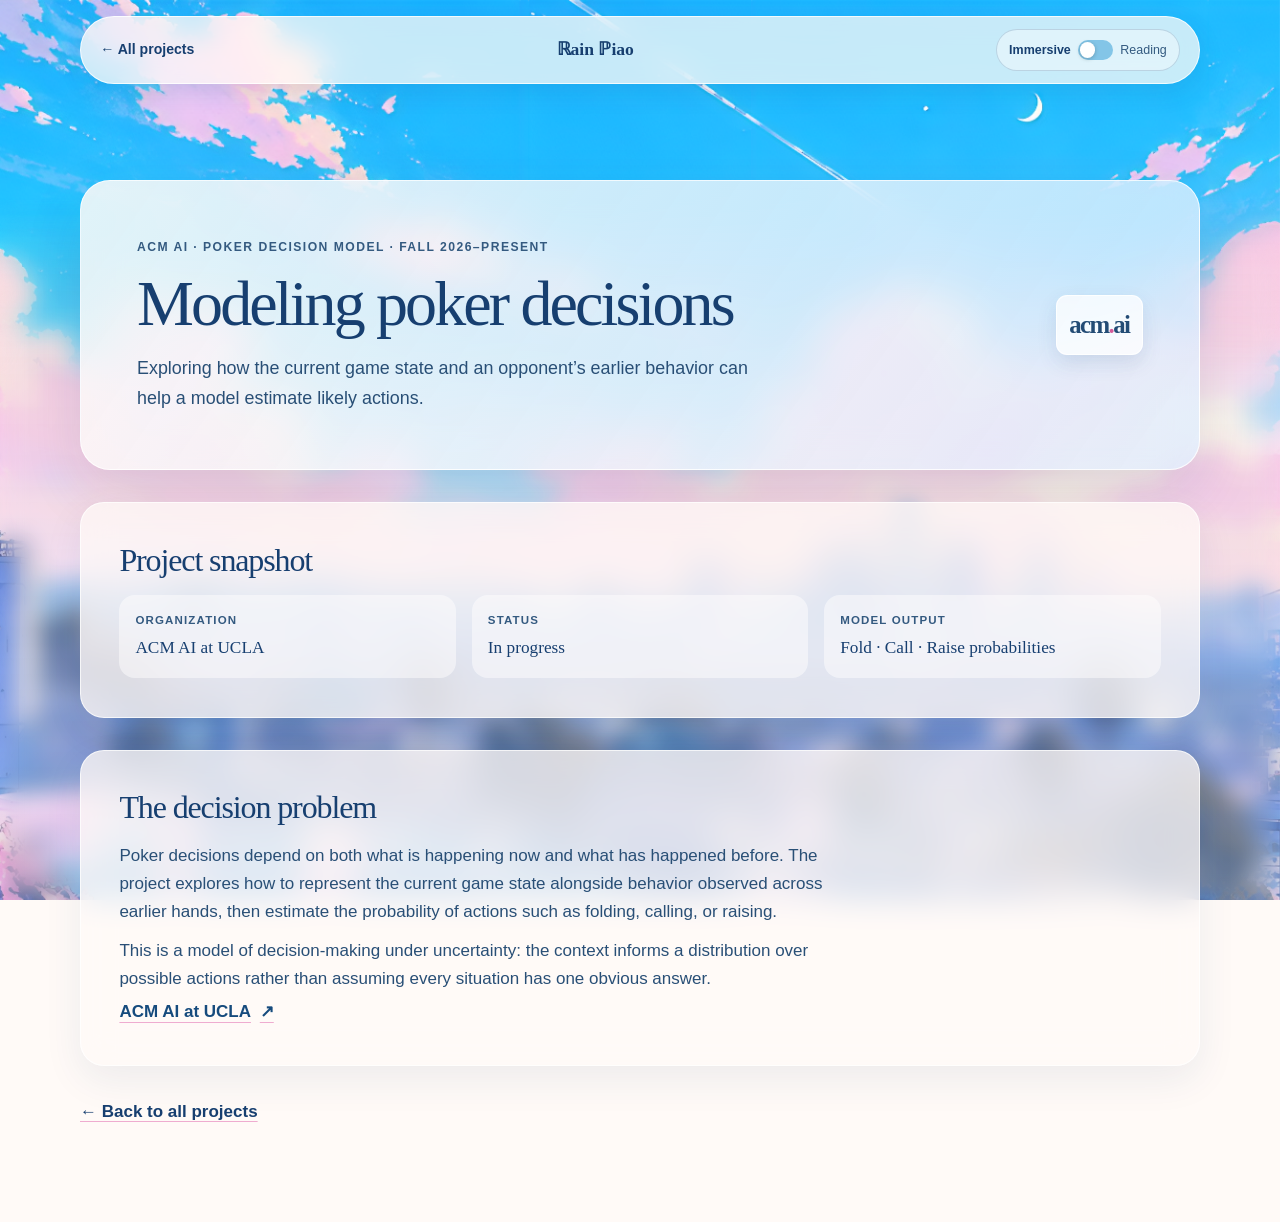
==== projects/acm-ai-poker.html @ 91af830a "feat: add ACM AI poker project page" ====
<!doctype html>
<html lang="en">
  <head>
    <meta charset="utf-8">
    <meta name="viewport" content="width=device-width, initial-scale=1">
    <meta name="theme-color" content="#d8edfa">
    <meta name="description" content="Rain Piao’s ACM AI Poker Decision Model project at UCLA.">
    <title>ACM AI Poker Decision Model — Rain Piao</title>
    <script>
      try {
        document.documentElement.dataset.mode = localStorage.getItem("rainpiao-mode") === "accessible" ? "accessible" : "animated";
      } catch {
        document.documentElement.dataset.mode = "animated";
      }
    </script>
    <link rel="stylesheet" href="../assets/styles/main.css?v=20261017-1">
    <link rel="stylesheet" href="../assets/styles/project-pages.css?v=20261017-1">
    <script src="../assets/scripts/project-detail.js?v=20261014-1" defer></script>
  </head>
  <body data-mode="animated">
    <script>document.body.dataset.mode = document.documentElement.dataset.mode || "animated";</script>
    <img class="sky-background" src="../assets/images/sky-full.png?v=20261013-7" alt="" width="3344" height="1880" decoding="async">
    <header class="project-detail-nav">
      <a class="project-detail-nav__back" href="../index.html#projects">← All projects</a>
      <a class="project-detail-nav__name" href="../index.html">ℝain ℙiao</a>
      <button class="mode-toggle" type="button" role="switch" aria-checked="false" aria-label="Switch to Reading mode" hidden>
        <span class="mode-toggle__option mode-toggle__option--immersive">Immersive</span>
        <span class="mode-toggle__track" aria-hidden="true"><span class="mode-toggle__thumb"></span></span>
        <span class="mode-toggle__option mode-toggle__option--reading">Reading</span>
      </button>
    </header>
    <main class="project-detail content-width">
      <article>
        <div class="project-detail__hero">
          <div>
            <p class="project-detail__eyebrow">ACM AI · Poker Decision Model · Fall 2026–present</p>
            <h1>Modeling poker decisions</h1>
            <p class="project-detail__summary">Exploring how the current game state and an opponent’s earlier behavior can help a model estimate likely actions.</p>
          </div>
          <span class="project-detail__mark project-detail__mark--acm" aria-hidden="true">acm<span>.</span>ai</span>
        </div>
        <section class="project-detail__section" aria-labelledby="snapshot-title">
          <h2 id="snapshot-title">Project snapshot</h2>
          <dl class="project-detail__facts">
            <div><dt>Organization</dt><dd>ACM AI at UCLA</dd></div>
            <div><dt>Status</dt><dd>In progress</dd></div>
            <div><dt>Model output</dt><dd>Fold · Call · Raise probabilities</dd></div>
          </dl>
        </section>
        <section class="project-detail__section" aria-labelledby="question-title">
          <h2 id="question-title">The decision problem</h2>
          <p>Poker decisions depend on both what is happening now and what has happened before. The project explores how to represent the current game state alongside behavior observed across earlier hands, then estimate the probability of actions such as folding, calling, or raising.</p>
          <p>This is a model of decision-making under uncertainty: the context informs a distribution over possible actions rather than assuming every situation has one obvious answer.</p>
          <a class="text-link" href="https://ai.uclaacm.com/" target="_blank" rel="noopener noreferrer">ACM AI at UCLA <span aria-hidden="true">↗</span></a>
        </section>
      </article>
      <a class="project-detail__back-bottom" href="../index.html#projects">← Back to all projects</a>
    </main>
  </body>
</html>
---- assets/styles/main.css ----
:root {
  color-scheme: light;
  --sky: #d8edfa;
  --paper: #fffaf7;
  --pink: #efacd0;
  --ink: #173f70;
  --ink-soft: #345a80;
  --line: rgb(23 63 112 / 14%);
  --content-width: 1120px;
  --page-gutter: clamp(1.25rem, 5vw, 3rem);
  --surface: rgb(255 250 247 / 76%);
  --surface-border: rgb(255 255 255 / 78%);
  --surface-shadow: 0 18px 50px rgb(23 63 112 / 10%);
  --ease-out: cubic-bezier(.22, .72, .2, 1);
  --banner-height: clamp(14rem, 30vh, 21rem);
}

* { box-sizing: border-box; }

html {
  background: var(--paper);
  scroll-behavior: smooth;
  scroll-padding-top: 6rem;
}

body {
  position: relative;
  isolation: isolate;
  min-width: 320px;
  min-height: 100vh;
  margin: 0;
  overflow-x: hidden;
  background: transparent;
  color: var(--ink);
  font-family: -apple-system, BlinkMacSystemFont, "Segoe UI", sans-serif;
  font-size: 1.0625rem;
  line-height: 1.65;
  -webkit-font-smoothing: antialiased;
}

body::before {
  position: fixed;
  z-index: -3;
  inset: 0;
  content: "";
  background: url("../images/sky-preview.jpg?v=20261013-7") center 34% / cover no-repeat;
  pointer-events: none;
}

.sky-background {
  position: fixed;
  z-index: -2;
  inset: 0;
  width: 100%;
  height: 100%;
  object-fit: cover;
  object-position: center 34%;
  pointer-events: none;
  transition: opacity 850ms ease;
}

html[data-image-loading] .sky-background { opacity: 0; }
html[data-image-loaded] .sky-background { opacity: 1; }

body::after {
  position: fixed;
  z-index: -1;
  inset: 0;
  content: "";
  background: linear-gradient(180deg, rgb(255 250 247 / 0%), rgb(255 250 247 / 10%) 48%, rgb(255 250 247 / 22%) 100%);
  -webkit-backdrop-filter: blur(12px) saturate(0.8);
  backdrop-filter: blur(12px) saturate(0.8);
  -webkit-mask-image: linear-gradient(180deg, transparent 0, transparent var(--blur-ramp-start, 22vh), rgb(0 0 0 / 65%) var(--blur-ramp-middle, 30vh), #000 var(--blur-ramp-end, 42vh), #000 100%);
  mask-image: linear-gradient(180deg, transparent 0, transparent var(--blur-ramp-start, 22vh), rgb(0 0 0 / 65%) var(--blur-ramp-middle, 30vh), #000 var(--blur-ramp-end, 42vh), #000 100%);
  pointer-events: none;
}

html[data-intro="name"] { --banner-height: 100svh; }

a { color: inherit; }

a:focus-visible,
button:focus-visible {
  outline: 3px solid #b8488a;
  outline-offset: 4px;
  border-radius: 4px;
}

::selection { background: var(--pink); color: var(--ink); }

.skip-link {
  position: fixed;
  z-index: 20;
  top: 0.75rem;
  left: 0.75rem;
  padding: 0.6rem 0.9rem;
  transform: translateY(-160%);
  border-radius: 999px;
  background: var(--paper);
  color: var(--ink);
  box-shadow: var(--surface-shadow);
}

.skip-link:focus { transform: translateY(0); }

.masthead {
  position: relative;
  isolation: isolate;
  display: grid;
  height: var(--banner-height);
  min-height: 14rem;
  place-items: center;
  overflow: hidden;
  border-radius: 0 0 48px 48px;
  background: transparent;
  transition: height 1600ms var(--ease-out), border-radius 1200ms ease;
}

html[data-intro="name"] .masthead { min-height: 100svh; border-radius: 0; }

.masthead__wash {
  position: absolute;
  z-index: -2;
  inset: 0;
  pointer-events: none;
}

.masthead__wash { z-index: -1; background: none; }

.masthead__inner {
  width: min(100%, var(--content-width));
  padding: 0 var(--page-gutter) 0.5rem;
  text-align: center;
}

.wordmark {
  margin: 0;
  color: var(--ink);
  font-family: Georgia, "Times New Roman", serif;
  font-size: clamp(3.25rem, 6.2vw, 5.5rem);
  font-weight: 400;
  letter-spacing: -0.055em;
  line-height: 1.12;
  white-space: nowrap;
  text-shadow: 0 2px 24px rgb(255 250 247 / 52%);
}

.wordmark { width: max-content; margin-inline: auto; }

.wordmark::after {
  display: block;
  width: 100%;
  height: 1px;
  margin: 0.14em auto 0;
  background: linear-gradient(90deg, transparent 0%, var(--ink) 19.1%, var(--ink) 80.9%, transparent 100%);
  content: "";
  opacity: 0.7;
  transform: scaleX(1);
  transform-origin: center;
  transition: transform 900ms cubic-bezier(.2, .75, .22, 1);
}

html[data-intro="name"] .wordmark { animation: name-reveal 2000ms var(--ease-out) both; }
html[data-intro="name"] .wordmark::after { animation: underline-reveal 2000ms cubic-bezier(.2, .75, .22, 1) both; }

.wordmark { transition: opacity 850ms ease, transform 1150ms var(--ease-out), filter 950ms ease; }

@keyframes name-reveal {
  from { opacity: 0; transform: translateY(2.5rem); filter: blur(16px); }
  to { opacity: 1; transform: translateY(0); filter: blur(0); }
}

@keyframes underline-reveal {
  from { transform: scaleX(0); }
  to { transform: scaleX(1); }
}

.initial {
  font-family: "Cambria Math", "STIX Two Math", "STIXGeneral", "Times New Roman", serif;
  letter-spacing: -0.075em;
}

.site-nav {
  position: sticky;
  z-index: 5;
  top: 0.75rem;
  display: flex;
  width: min(calc(100% - 2 * var(--page-gutter)), var(--content-width));
  min-height: 4.25rem;
  align-items: center;
  justify-content: space-between;
  gap: 1.5rem;
  margin: -1.4rem auto 0;
  padding: 0.55rem 1.2rem;
  border: 1px solid var(--surface-border);
  border-radius: 999px;
  background: var(--surface);
  box-shadow: 0 8px 26px rgb(23 63 112 / 10%);
  -webkit-backdrop-filter: blur(14px) saturate(1.1);
  backdrop-filter: blur(14px) saturate(1.1);
}

.site-nav__home,
.site-footer__name {
  color: var(--ink);
  font-family: Georgia, "Times New Roman", serif;
  font-size: 1.15rem;
  font-weight: 700;
  text-decoration: none;
  white-space: nowrap;
}

.site-nav__home { flex-shrink: 0; }

.site-nav__links,
.site-footer__links {
  display: flex;
  align-items: center;
  gap: clamp(1rem, 3vw, 2.25rem);
}

.site-nav__links { min-width: 0; flex: 1 1 auto; flex-wrap: wrap; justify-content: center; row-gap: 0.2rem; }

.site-nav a:not(.site-nav__home),
.mode-toggle,
.site-footer a:not(.site-footer__name) {
  text-decoration: none;
  text-decoration-color: var(--pink);
  text-underline-offset: 0.3em;
}

.site-nav a:not(.site-nav__home):hover,
.site-nav a:not(.site-nav__home):focus-visible,
.site-footer a:hover,
.site-footer a:focus-visible { text-decoration: underline; }
.site-nav a[aria-current="location"] { text-decoration: underline; text-decoration-color: var(--pink); text-underline-offset: 0.35em; }

.mode-toggle {
  display: inline-flex;
  flex: 0 0 auto;
  min-height: 2.65rem;
  align-items: center;
  justify-content: center;
  gap: 0.45rem;
  padding: 0.35rem 0.75rem;
  border: 1px solid rgb(23 63 112 / 18%);
  border-radius: 999px;
  background: rgb(255 255 255 / 44%);
  color: var(--ink);
  font: inherit;
  font-size: 0.78rem;
  cursor: pointer;
  white-space: nowrap;
  transition: background-color 180ms ease, border-color 180ms ease;
}

.mode-toggle:hover { border-color: rgb(23 63 112 / 38%); background: white; }
.mode-toggle__option { transition: color 180ms ease, font-weight 180ms ease; }
.mode-toggle__option--immersive { color: var(--ink); font-weight: 700; }
.mode-toggle__option--reading { color: var(--ink-soft); font-weight: 500; }
.mode-toggle__track { position: relative; width: 2.2rem; height: 1.2rem; border-radius: 999px; background: #83c5e7; transition: background-color 220ms ease; }
.mode-toggle__thumb { position: absolute; top: 0.13rem; left: 0.13rem; width: 0.94rem; height: 0.94rem; border-radius: 50%; background: white; box-shadow: 0 1px 4px rgb(0 0 0 / 22%); transition: transform 220ms var(--ease-out); }
html[data-mode="accessible"] .mode-toggle__track { background: #3b4855; }
html[data-mode="accessible"] .mode-toggle__thumb { transform: translateX(1rem); }
html[data-mode="accessible"] .mode-toggle__option--immersive { color: var(--ink-soft); font-weight: 500; }
html[data-mode="accessible"] .mode-toggle__option--reading { color: #17202a; font-weight: 700; }
[hidden] { display: none !important; }

.content-width { width: min(calc(100% - 2 * var(--page-gutter)), var(--content-width)); margin-inline: auto; }

.page-content {
  padding-top: clamp(3.6rem, 8vw, 6.25rem);
  transition: opacity 650ms ease, transform 800ms var(--ease-out);
}

html[data-intro="name"] .page-content { opacity: 0; transform: translateY(3rem); }

.intro-copy {
  display: grid;
  grid-template-columns: minmax(200px, 0.72fr) minmax(0, 1.9fr);
  align-items: start;
  gap: clamp(2rem, 6vw, 5rem);
}

.intro-copy__heading { padding-top: 0.75rem; }

.eyebrow {
  margin: 0 0 0.6rem;
  color: var(--ink-soft);
  font-size: 0.76rem;
  font-weight: 700;
  letter-spacing: 0.12em;
  text-transform: uppercase;
}

h2 {
  margin: 0;
  color: var(--ink);
  font-family: Georgia, "Times New Roman", serif;
  font-size: clamp(2rem, 4vw, 3rem);
  font-weight: 400;
  letter-spacing: -0.035em;
  line-height: 1.16;
}

.glass-panel {
  border: 1px solid var(--surface-border);
  border-radius: 24px;
  background: var(--surface);
  box-shadow: var(--surface-shadow);
  -webkit-backdrop-filter: blur(16px) saturate(1.1);
  backdrop-filter: blur(16px) saturate(1.1);
}

.intro-copy__body { padding: clamp(1.5rem, 4vw, 2.5rem); }
.intro-copy__body { display: grid; grid-template-columns: minmax(0, 1fr) minmax(230px, 300px); align-items: center; column-gap: clamp(1.25rem, 3vw, 2rem); }
.intro-copy__body > :not(.intro-copy__portrait) { grid-column: 1; }
.intro-copy__body p { max-width: 65ch; margin: 0 0 1rem; }
.intro-copy__body .intro-copy__lead { color: #173f70; font-size: clamp(1.25rem, 2.2vw, 1.55rem); line-height: 1.48; }
.intro-copy__body p:not(.intro-copy__lead) { color: #294f76; }

.intro-copy__portrait {
  grid-column: 2;
  grid-row: 1 / span 4;
  justify-self: center;
  width: min(100%, 300px);
  aspect-ratio: 1.28 / 1;
  margin: 0;
  overflow: hidden;
  border: 1px solid rgb(255 255 255 / 82%);
  border-radius: 18px;
  background: rgb(255 250 247 / 70%);
  box-shadow: 0 18px 46px rgb(23 63 112 / 16%);
}

.intro-copy__portrait-image { display: block; width: 100%; height: 100%; object-fit: cover; }
.intro-copy__portrait-image--immersive { object-position: 50% center; transform: scale(1.035); }
.intro-copy__portrait-image--reading { display: none; object-position: center 34%; transform: scale(1.08); }
html[data-mode="accessible"] .intro-copy__portrait-image--immersive { display: none; }
html[data-mode="accessible"] .intro-copy__portrait-image--reading { display: block; }
html[data-mode="accessible"] .intro-copy__portrait { aspect-ratio: 4 / 5; }

.text-link {
  display: inline-flex;
  align-items: center;
  gap: 0.55rem;
  margin-top: 0.35rem;
  color: #164b7d;
  font-weight: 650;
  text-decoration-color: var(--pink);
  text-underline-offset: 0.3em;
}

.text-link span { transition: transform 180ms ease; }
.text-link:hover span { transform: translateY(3px); }

.education,
.research,
.projects { padding-top: clamp(5rem, 9vw, 7.5rem); }

.education-card {
  display: grid;
  grid-template-columns: minmax(0, 1fr) auto;
  align-items: start;
  gap: clamp(1.25rem, 4vw, 3rem);
  padding: clamp(1.5rem, 4vw, 3rem);
  background: linear-gradient(120deg, rgb(255 250 247 / 96%), rgb(255 250 247 / 88%));
}

.education-card__details { min-width: 0; }
.education-card__logo { display: block; grid-column: 2; grid-row: 1; width: clamp(4.75rem, 8vw, 7rem); height: auto; align-self: start; justify-self: end; margin-top: 0.2rem; }

.education-card__meta,
.project-card__meta,
.feature-card__topline {
  margin: 0;
  color: var(--ink-soft);
  font-size: 0.82rem;
  font-weight: 650;
  letter-spacing: 0.025em;
}

.education-card__meta span,
.project-card__meta span { color: #d45b9a; padding-inline: 0.25em; }
.education-card h3,
.feature-card h3,
.project-card h3 { margin: 0.35rem 0 0.55rem; font-family: Georgia, "Times New Roman", serif; font-size: clamp(1.45rem, 2.8vw, 2rem); font-weight: 500; letter-spacing: -0.025em; line-height: 1.18; }
.education-card__details > p:not(.education-card__meta) { max-width: 72ch; margin: 0.55rem 0 0; color: #294f76; }
.education-card__note { color: #8d3e78 !important; font-weight: 650; }
.education-card__coursework { font-size: 0.94rem; }

.feature-card {
  position: relative;
  overflow: hidden;
  padding: clamp(1.5rem, 4vw, 3rem);
  border: 1px solid rgb(255 255 255 / 72%);
  border-radius: 28px;
  background:
    radial-gradient(ellipse 42% 80% at 100% 0%, rgb(110 221 255 / 32%), transparent 100%),
    linear-gradient(115deg, rgb(255 250 247 / 88%), rgb(231 222 255 / 72%));
  box-shadow: 0 22px 58px rgb(23 63 112 / 12%);
  -webkit-backdrop-filter: blur(18px) saturate(1.2);
  backdrop-filter: blur(18px) saturate(1.2);
}

.feature-card__topline { display: flex; flex-wrap: wrap; justify-content: space-between; gap: 0.45rem 1rem; color: #365f87; }
.organization-mark { display: inline-flex; align-items: center; gap: 0.55rem; color: #234c75; font-family: Georgia, "Times New Roman", serif; font-size: 1.05rem; font-weight: 700; }
.organization-mark img { display: block; width: 2.4rem; height: 2.4rem; border-radius: 0.35rem; object-fit: cover; }
.organization-mark svg { width: 2rem; height: 2rem; fill: none; stroke: currentColor; stroke-width: 2; stroke-linecap: round; stroke-linejoin: round; }
.feature-card h3 { max-width: 26ch; margin-top: 1.15rem; font-size: clamp(1.8rem, 4vw, 2.65rem); }
.research-card__status { display: inline-flex; max-width: 100%; margin: 0.1rem 0 0.25rem; padding: 0.3rem 0.7rem; border: 1px solid rgb(255 255 255 / 65%); border-radius: 999px; background: rgb(255 255 255 / 55%); color: #365f87; font-size: 0.78rem; font-weight: 650; }
.feature-card > p:not(.feature-card__topline) { max-width: 78ch; margin: 0.9rem 0 1.2rem; color: #294f76; }

.section-heading--projects { display: flex; align-items: end; justify-content: space-between; gap: 1rem; }
.section-heading__index { padding-bottom: 0.35rem; color: var(--ink-soft); font-family: Georgia, "Times New Roman", serif; font-size: 1.1rem; font-style: italic; }
.project-grid { display: grid; grid-template-columns: repeat(2, minmax(0, 1fr)); gap: 1rem; perspective: 1000px; }
.project-card {
  position: relative;
  isolation: isolate;
  display: flex;
  min-height: 24rem;
  flex-direction: column;
  overflow: hidden;
  padding: clamp(1.35rem, 2.5vw, 2rem);
  border: 1px solid rgb(255 255 255 / 75%);
  border-radius: 24px;
  box-shadow: 0 14px 38px rgb(23 63 112 / 10%);
  transition: transform 420ms var(--ease-out), box-shadow 420ms var(--ease-out), border-color 300ms ease;
  -webkit-backdrop-filter: blur(14px) saturate(1.15);
  backdrop-filter: blur(14px) saturate(1.15);
}

.project-card::before {
  position: absolute;
  z-index: -1;
  top: -4.5rem;
  right: -4rem;
  width: 12rem;
  aspect-ratio: 1;
  border: 1px solid rgb(255 255 255 / 42%);
  border-radius: 50%;
  background: rgb(255 255 255 / 23%);
  box-shadow: 0 0 0 1.5rem rgb(255 255 255 / 10%), 0 0 0 3rem rgb(255 255 255 / 7%);
  content: "";
  transition: transform 700ms var(--ease-out);
}

.project-card:hover { transform: translateY(-7px) rotateX(1deg); border-color: white; box-shadow: 0 26px 55px rgb(23 63 112 / 18%); }
.project-card:hover::before { transform: translate(-0.65rem, 0.45rem); }
.project-card--rose { background: linear-gradient(150deg, rgb(255 222 238 / 93%), rgb(255 250 247 / 85%) 72%); }
.project-card--blue { background: linear-gradient(150deg, rgb(182 232 255 / 94%), rgb(255 250 247 / 84%) 75%); }
.project-card--lilac { background: linear-gradient(150deg, rgb(223 211 255 / 94%), rgb(255 250 247 / 86%) 75%); }
.project-card--sky { background: linear-gradient(150deg, rgb(191 234 255 / 96%), rgb(255 231 243 / 88%) 78%); }
.project-card__number { position: absolute; top: clamp(1.35rem, 2.5vw, 2rem); right: clamp(1.35rem, 2.5vw, 2rem); color: rgb(23 63 112 / 46%); font-family: Georgia, "Times New Roman", serif; font-size: 1.1rem; font-style: italic; }
.project-card__identity { display: block; margin-bottom: clamp(1.35rem, 2.5vw, 2rem); }
.project-mark { display: flex; min-height: 3rem; align-items: center; gap: 0.55rem; color: #234c75; }
.project-mark svg { width: 2.4rem; height: 2.4rem; fill: none; stroke: currentColor; stroke-width: 2; stroke-linecap: round; stroke-linejoin: round; }
.project-mark--datafest { display: block; width: 3.1rem; height: 3.1rem; object-fit: contain; border-radius: 0.4rem; }
.project-mark--prosperity { display: block; width: 6rem; height: 3.3rem; object-fit: cover; object-position: center; border: 1px solid rgb(255 255 255 / 80%); border-radius: 0.65rem; box-shadow: 0 6px 16px rgb(23 63 112 / 12%); }
.project-mark--seyond { display: block; width: 4.5rem; height: 3.1rem; object-fit: contain; padding: 0.25rem; border: 1px solid rgb(255 255 255 / 86%); border-radius: 0.55rem; background: #fff; box-shadow: 0 6px 16px rgb(23 63 112 / 12%); }
.project-mark--acm { display: inline-flex; width: max-content; min-height: 3.1rem; align-items: center; padding: 0.35rem 0.7rem; border: 1px solid rgb(255 255 255 / 86%); border-radius: 0.6rem; background: rgb(255 255 255 / 74%); box-shadow: 0 6px 16px rgb(23 63 112 / 12%); font-family: Georgia, "Times New Roman", serif; font-size: 1.35rem; font-weight: 700; letter-spacing: -0.065em; }
.project-mark--acm span { color: #d45b9a; }
.project-card__meta { margin-bottom: 0.75rem; color: #365f87; }
.project-card h3 { margin-top: 0.5rem; font-size: clamp(1.45rem, 2.2vw, 1.8rem); }
.project-card > p:not(.project-card__meta) { margin: 0.55rem 0 1.3rem; color: #294f76; font-size: 0.95rem; line-height: 1.62; }
.project-card__footer { display: flex; flex-direction: column; align-items: flex-start; gap: 0.7rem; margin-top: auto; padding-top: 1rem; }
.project-card__action { display: inline-flex; align-items: center; gap: 0.4rem; align-self: flex-start; margin-top: 0; padding: 0.42rem 0.75rem; border: 1px solid rgb(23 63 112 / 22%); border-radius: 999px; color: #173f70; font-size: 0.82rem; font-weight: 700; text-decoration: none; transition: background-color 180ms ease, transform 180ms ease; }
.project-card .tag-row { margin-top: 0; }
.project-card__action:hover { transform: translateY(-2px); background: rgb(255 255 255 / 72%); }
.project-card__action span { transition: transform 180ms ease; }
.project-card__action:hover span { transform: translate(2px, -2px); }
.tag-row { display: flex; flex-wrap: wrap; gap: 0.45rem; margin-top: auto; }
.tag-row span { padding: 0.28rem 0.65rem; border: 1px solid rgb(23 63 112 / 12%); border-radius: 999px; background: rgb(255 255 255 / 46%); color: #294f76; font-size: 0.76rem; line-height: 1.5; }

.interests { padding-top: clamp(4.5rem, 9vw, 7.5rem); }
.section-heading { margin-bottom: 1.6rem; }
.section-heading h2 { font-size: clamp(1.8rem, 3vw, 2.35rem); }

.interest-list {
  display: flex;
  flex-wrap: wrap;
  gap: 0.7rem;
  margin: 0;
  padding: 0;
  list-style: none;
}

.interest-list li {
  padding: 0.68rem 1rem;
  border: 1px solid rgb(255 255 255 / 85%);
  border-radius: 999px;
  background: rgb(255 250 247 / 72%);
  color: #234c75;
  box-shadow: 0 4px 16px rgb(23 63 112 / 5%);
  -webkit-backdrop-filter: blur(10px);
  backdrop-filter: blur(10px);
}

.interest-board { display: grid; grid-template-columns: repeat(3, minmax(0, 1fr)); align-items: start; gap: 0.9rem; margin-top: 1.4rem; }
.interest-card { position: relative; display: flex; min-height: 13rem; flex-direction: column; align-items: flex-start; overflow: hidden; padding: 1.25rem; border: 1px solid rgb(255 255 255 / 75%); border-radius: 22px; color: #234c75; box-shadow: 0 14px 36px rgb(23 63 112 / 8%); -webkit-backdrop-filter: blur(15px) saturate(1.05); backdrop-filter: blur(15px) saturate(1.05); transition: transform 240ms var(--ease-out), box-shadow 240ms ease; }
.interest-card:hover { transform: translateY(-4px); box-shadow: 0 20px 42px rgb(23 63 112 / 13%); }
.interest-card--music { background: linear-gradient(145deg, rgb(255 224 239 / 92%), rgb(255 250 247 / 82%)); }
.interest-card--running { background: linear-gradient(145deg, rgb(198 237 255 / 92%), rgb(255 250 247 / 82%)); }
.interest-card--chess { background: linear-gradient(145deg, rgb(222 215 255 / 92%), rgb(255 250 247 / 82%)); }
.interest-card--gaming { background: linear-gradient(145deg, rgb(204 234 255 / 92%), rgb(244 234 255 / 84%)); }
.interest-card--theatre { background: linear-gradient(145deg, rgb(255 230 235 / 92%), rgb(243 234 255 / 84%)); }
.interest-card--soula { background: linear-gradient(145deg, rgb(216 237 250 / 94%), rgb(255 250 247 / 84%)); }
.interest-card__symbol { display: grid; width: 2.35rem; height: 2.35rem; place-items: center; margin-bottom: 0.8rem; border: 1px solid rgb(255 255 255 / 80%); border-radius: 50%; background: rgb(255 255 255 / 55%); font-family: Georgia, "Times New Roman", serif; font-size: 1.35rem; }
.interest-card__symbol--image { width: 3rem; height: 3rem; overflow: hidden; border-radius: 0.8rem; background: rgb(255 255 255 / 88%); }
.interest-card__symbol--image img { display: block; width: 100%; height: 100%; object-fit: contain; }
.interest-card__symbol--valorant img { transform: scale(1.85); }
.interest-card h3 { margin: 0; font-family: Georgia, "Times New Roman", serif; font-size: 1.35rem; font-weight: 500; }
.interest-card p { margin: 0.45rem 0 1rem; font-size: 0.9rem; line-height: 1.5; }
.interest-card a { display: inline-flex; gap: 0.35rem; margin-top: auto; color: #173f70; font-size: 0.82rem; font-weight: 700; text-decoration-color: var(--pink); text-underline-offset: 0.25em; }
.interest-card__placeholder { margin-top: auto; color: #456889; font-size: 0.78rem; font-style: italic; }
.interest-card .interest-card__eyebrow { margin: 0.25rem 0 0.55rem; color: #456889; font-size: 0.7rem; font-weight: 750; letter-spacing: 0.08em; text-transform: uppercase; }
.interest-card__credits { display: grid; width: 100%; gap: 0.32rem; margin: 0 0 0.7rem; padding: 0; list-style: none; color: #294f76; font-size: 0.82rem; }
.interest-card__credits li { display: flex; justify-content: space-between; gap: 0.8rem; padding-bottom: 0.28rem; border-bottom: 1px solid rgb(23 63 112 / 12%); }
.interest-card__credits li > span:last-child { font-weight: 700; white-space: nowrap; }
.interest-card__credits li small { display: block; margin-top: 0.08rem; color: #587492; font-size: 0.72rem; line-height: 1.25; }
.interest-card p.interest-card__note { margin: 0.05rem 0 0.9rem; font-size: 0.8rem; line-height: 1.45; }
.interest-card__stats { display: grid; width: 100%; grid-template-columns: 1fr 1fr; gap: 0.65rem; margin: 0.55rem 0 0; }
.interest-card__stats > div { display: flex; min-height: 9rem; flex-direction: column; align-items: center; justify-content: center; padding: 0.65rem 0.45rem; border: 1px solid rgb(255 255 255 / 80%); border-radius: 13px; background: rgb(255 255 255 / 45%); text-align: center; }
.interest-card__stats dt { color: #456889; font-size: 0.62rem; font-weight: 750; letter-spacing: 0.045em; text-transform: uppercase; }
.interest-card__rank-badge { display: block; width: 4.25rem; height: 4.25rem; flex: none; object-fit: contain; }
.interest-card__stats dd { display: flex; flex-direction: column; align-items: center; gap: 0.18rem; margin: 0.25rem 0 0; color: #173f70; font-family: Georgia, "Times New Roman", serif; font-size: 1.08rem; }

.music { padding-top: clamp(4.5rem, 9vw, 7.5rem); }
.music-card { display: grid; grid-template-columns: auto minmax(0, 1fr) auto; align-items: center; gap: 1.3rem; padding: clamp(1.4rem, 3vw, 2.1rem); background: linear-gradient(110deg, rgb(255 250 247 / 95%), rgb(237 229 255 / 88%)); }
.music-card__note { display: grid; width: 3.25rem; aspect-ratio: 1; place-items: center; }
.music-card__note img { display: block; width: 100%; height: 100%; border-radius: 0.72rem; box-shadow: 0 5px 15px rgb(23 63 112 / 18%); }
.music-card h3 { margin: 0; font-family: Georgia, "Times New Roman", serif; font-size: 1.35rem; font-weight: 500; }
.music-card p { max-width: 65ch; margin: 0.35rem 0 0; color: #294f76; }
.music-card__status { padding: 0.3rem 0.75rem; border-radius: 999px; background: rgb(255 255 255 / 72%); color: #5d5883; font-size: 0.78rem; white-space: nowrap; }
.music-grid { display: grid; grid-template-columns: repeat(2, minmax(0, 1fr)); gap: 0.9rem; margin-top: 0.9rem; }
.track-card { display: flex; min-width: 0; flex-direction: column; gap: 1rem; padding: 1.2rem 1.3rem; border: 1px solid rgb(255 255 255 / 78%); border-radius: 20px; background: linear-gradient(140deg, rgb(255 250 247 / 86%), rgb(223 235 255 / 76%)); box-shadow: 0 12px 32px rgb(23 63 112 / 8%); -webkit-backdrop-filter: blur(15px) saturate(1.05); backdrop-filter: blur(15px) saturate(1.05); }
.track-card__heading { display: flex; align-items: flex-start; justify-content: space-between; gap: 1rem; }
.track-card__eyebrow { margin: 0 0 0.2rem; color: #456889; font-size: 0.7rem; font-weight: 750; letter-spacing: 0.1em; text-transform: uppercase; }
.track-card h3 { margin: 0; font-family: Georgia, "Times New Roman", serif; font-size: 1.35rem; font-weight: 500; }
.track-card__credit { margin: 0.15rem 0 0; color: #456889; font-size: 0.84rem; }
.track-card time { flex: 0 0 auto; color: #456889; font-size: 0.8rem; font-variant-numeric: tabular-nums; }
.track-waveform[data-waveform="breath-away"] { --waveform-image: url("../images/waveforms/breath-away.svg"); }
.track-waveform[data-waveform="camelia-overdose"] { --waveform-image: url("../images/waveforms/camelia-overdose.svg"); }
.track-player { display: grid; grid-template-columns: 2.8rem minmax(0, 1fr); align-items: center; gap: 0.2rem 0.8rem; }
.track-player__play { display: grid; grid-row: 1 / span 2; width: 2.8rem; aspect-ratio: 1; place-items: center; border: 1px solid rgb(255 255 255 / 82%); border-radius: 50%; background: linear-gradient(145deg, #fff, #dff1ff); color: #173f70; box-shadow: 0 5px 14px rgb(23 63 112 / 12%); cursor: pointer; transition: transform 180ms ease, box-shadow 180ms ease; }
.track-player__play:hover { transform: translateY(-1px); box-shadow: 0 8px 18px rgb(23 63 112 / 17%); }
.track-player__play:focus-visible, .track-waveform:focus-visible { outline: 3px solid #dd78b4; outline-offset: 4px; }
.track-player__play span::before { content: "▶"; display: block; margin-left: 0.14rem; font-size: 0.78rem; }
.track-player__play[aria-pressed="true"] span::before { content: "Ⅱ"; margin-left: 0; font-size: 1rem; font-weight: 800; }
.track-waveform { --played: 0%; --waveform-image: none; --wave-base: rgb(34 76 120 / 37%); --wave-left: #287bb8; --wave-middle: #63c5ec; --wave-end: #ef9bc8; display: block; grid-column: 2; width: 100%; min-width: 0; height: 3.25rem; margin: 0; padding: 0; border: 0; border-radius: 0.45rem; appearance: none; -webkit-appearance: none; background: none; cursor: pointer; touch-action: pan-y; }
.track-waveform::-webkit-slider-runnable-track { height: 3.25rem; border: 0; border-radius: 0.45rem; background-image: linear-gradient(90deg, var(--wave-left), var(--wave-middle) 58%, var(--wave-end)), linear-gradient(var(--wave-base), var(--wave-base)); background-repeat: no-repeat; background-position: left center; background-size: var(--played) 100%, 100% 100%; -webkit-mask-image: var(--waveform-image); mask-image: var(--waveform-image); -webkit-mask-repeat: no-repeat; mask-repeat: no-repeat; -webkit-mask-position: center; mask-position: center; -webkit-mask-size: 100% 100%; mask-size: 100% 100%; }
.track-waveform::-moz-range-track { height: 3.25rem; border: 0; border-radius: 0.45rem; background-image: linear-gradient(90deg, var(--wave-left), var(--wave-middle) 58%, var(--wave-end)), linear-gradient(var(--wave-base), var(--wave-base)); background-repeat: no-repeat; background-position: left center; background-size: var(--played) 100%, 100% 100%; mask-image: var(--waveform-image); mask-repeat: no-repeat; mask-position: center; mask-size: 100% 100%; }
.track-waveform::-webkit-slider-thumb { width: 0.68rem; height: 0.68rem; margin-top: calc((3.25rem - 0.68rem) / 2); border: 2px solid #397caa; border-radius: 50%; appearance: none; -webkit-appearance: none; background: #fff; box-shadow: 0 1px 5px rgb(23 63 112 / 28%); }
.track-waveform::-moz-range-thumb { width: 0.42rem; height: 0.42rem; border: 2px solid #397caa; border-radius: 50%; background: #fff; box-shadow: 0 1px 5px rgb(23 63 112 / 28%); }
.track-player__time { display: flex; grid-column: 2; justify-content: space-between; gap: 0.5rem; color: #456889; font-size: 0.72rem; font-variant-numeric: tabular-nums; }
.track-player__status { grid-column: 1 / -1; color: #8a3158; font-size: 0.78rem; }
.track-player--enhanced > audio { display: none; }
body[data-mode="accessible"] .track-player__play { border-color: #c8d0d8; background: #f3f6f8; box-shadow: none; }
body[data-mode="accessible"] .track-waveform { --wave-base: #cbd2d8; --wave-left: #315b82; --wave-middle: #315b82; --wave-end: #315b82; }
body[data-mode="accessible"] .track-waveform::-webkit-slider-thumb { border-color: #315b82; }
body[data-mode="accessible"] .track-waveform::-moz-range-thumb { border-color: #315b82; }
body[data-mode="accessible"] .track-player__time { color: #4b5560; }

.site-footer {
  display: grid;
  grid-template-columns: 1fr auto;
  align-items: center;
  gap: 1rem 2rem;
  margin-top: clamp(5rem, 10vw, 8rem);
  padding-block: 1.5rem 2.5rem;
  border-top: 1px solid var(--line);
  color: var(--ink-soft);
  font-size: 0.9rem;
}

.site-footer__identity p { margin: 0.15rem 0 0; font-size: 0.82rem; }
.site-footer__name { font-size: 1.1rem; }
.site-footer__links { gap: 1.25rem; }
.site-footer__links a, .site-footer__credit a { text-decoration-color: var(--pink); text-underline-offset: 0.25em; }
.site-footer__credit { grid-column: 1 / -1; margin: 0; font-size: 0.8rem; }

.site-nav { transition: opacity 650ms ease, transform 850ms var(--ease-out), background-color 180ms ease; }
html[data-intro="name"] .site-nav { opacity: 0; transform: translateY(1.2rem); pointer-events: none; }
html[data-intro="name"] .scroll-cue { display: none; }

.scroll-cue {
  position: fixed;
  z-index: 6;
  right: 50%;
  bottom: 1.1rem;
  display: grid;
  width: 3.3rem;
  height: 2.25rem;
  place-items: center;
  transform: translate(50%, 0.6rem);
  border: 1px solid rgb(255 255 255 / 24%);
  border-radius: 999px;
  background: rgb(16 34 52 / 88%);
  color: white;
  font: inherit;
  font-size: 1.2rem;
  line-height: 1;
  opacity: 0;
  pointer-events: none;
  cursor: pointer;
  transition: opacity 260ms ease, transform 260ms var(--ease-out);
  -webkit-backdrop-filter: blur(8px);
  backdrop-filter: blur(8px);
}

body.show-scroll-cue .scroll-cue,
.scroll-cue:focus-visible { transform: translate(50%, 0); opacity: 1; pointer-events: auto; }
body[data-mode="accessible"] .scroll-cue { background: #17202a; -webkit-backdrop-filter: none; backdrop-filter: none; }

body[data-mode="accessible"] { background: #fff; color: #17202a; font-family: Georgia, "Times New Roman", serif; font-size: 1rem; line-height: 1.52; -webkit-font-smoothing: auto; }
body[data-mode="accessible"]::before,
body[data-mode="accessible"]::after { display: none; }
body[data-mode="accessible"] .sky-background { display: none; }
body[data-mode="accessible"] .masthead { height: clamp(7rem, 14vw, 10rem); min-height: 0; border-radius: 0; border-bottom: 1px solid #d5dbe0; background: #fff; }
body[data-mode="accessible"] .masthead__wash { display: none; }
body[data-mode="accessible"] .masthead__inner { width: min(calc(100% - 2 * var(--page-gutter)), var(--content-width)); padding-inline: 0; text-align: left; }
body[data-mode="accessible"] .wordmark { margin-inline: 0; color: #17202a; font-size: clamp(2.25rem, 4.6vw, 3.25rem); text-shadow: none; }
body[data-mode="accessible"] .wordmark::after { background: #17202a; opacity: 0.45; }
body[data-mode="accessible"] .site-nav { position: static; width: min(calc(100% - 2 * var(--page-gutter)), var(--content-width)); min-height: 3.2rem; margin: 0 auto; padding: 0.4rem 0; border: 0; border-bottom: 1px solid #d5dbe0; border-radius: 0; background: white; box-shadow: none; -webkit-backdrop-filter: none; backdrop-filter: none; }
body[data-mode="accessible"] .site-nav__home,
body[data-mode="accessible"] .site-footer__name,
body[data-mode="accessible"] h2 { color: #17202a; }
body[data-mode="accessible"] .site-nav__home { font-size: 1rem; }
body[data-mode="accessible"] .page-content { padding-top: 2rem; }
body[data-mode="accessible"] .eyebrow { color: #4b5560; }
body[data-mode="accessible"] .education,
body[data-mode="accessible"] .research,
body[data-mode="accessible"] .projects { padding-top: 2.6rem; }
body[data-mode="accessible"] .intro-copy { gap: 1.5rem; }
body[data-mode="accessible"] .intro-copy__portrait { border-color: #d5dbe0; border-radius: 0.55rem; background: #fff; box-shadow: none; }
body[data-mode="accessible"] .glass-panel {
  border-color: #d5dbe0;
  border-radius: 0.55rem;
  background: #fff;
  box-shadow: none;
  -webkit-backdrop-filter: none;
  backdrop-filter: none;
}
body[data-mode="accessible"] .education-card { background: #fff; }
body[data-mode="accessible"] .education-card__logo { display: none; }
body[data-mode="accessible"] .education-card__details > p:not(.education-card__meta) { color: #333d47; }
body[data-mode="accessible"] .education-card__note { color: #333d47 !important; }
body[data-mode="accessible"] .feature-card { border-color: #d5dbe0; border-radius: 0.55rem; background: #fff; box-shadow: none; -webkit-backdrop-filter: none; backdrop-filter: none; }
body[data-mode="accessible"] .feature-card__topline,
body[data-mode="accessible"] .feature-card > p:not(.feature-card__topline),
body[data-mode="accessible"] .project-card > p:not(.project-card__meta) { color: #333d47; }
body[data-mode="accessible"] .project-grid { grid-template-columns: 1fr; }
body[data-mode="accessible"] .project-card { min-height: 0; border-color: #d5dbe0; border-radius: 0.55rem; background: #fff; box-shadow: none; -webkit-backdrop-filter: none; backdrop-filter: none; transition: none; }
body[data-mode="accessible"] .project-card::before { display: none; }
body[data-mode="accessible"] .project-card__identity,
body[data-mode="accessible"] .organization-mark img,
body[data-mode="accessible"] .organization-mark svg { display: none; }
body[data-mode="accessible"] .project-card__number,
body[data-mode="accessible"] .project-card__meta,
body[data-mode="accessible"] .tag-row span { color: #333d47; }
body[data-mode="accessible"] .tag-row span { border-color: #d5dbe0; background: #f6f7f8; }
body[data-mode="accessible"] .intro-copy__body { padding: 1.2rem 1.35rem; }
body[data-mode="accessible"] .intro-copy__body .intro-copy__lead { color: #17202a; font-size: 1.16rem; line-height: 1.45; }
body[data-mode="accessible"] .intro-copy__body p:not(.intro-copy__lead) { color: #333d47; }
body[data-mode="accessible"] .text-link { color: #173f70; }
body[data-mode="accessible"] .interests { padding-top: 2.6rem; }
body[data-mode="accessible"] .interest-list { gap: 0.35rem 1rem; }
body[data-mode="accessible"] .interest-list li { padding: 0; border: 0; border-radius: 0; background: none; color: #17202a; box-shadow: none; }
body[data-mode="accessible"] .interest-list li:not(:last-child)::after { content: "·"; margin-left: 1rem; color: #7a838b; }
html[data-mode="accessible"] .interest-board { display: none; }
body[data-mode="accessible"] .site-footer { margin-top: 3rem; border-color: #d5dbe0; color: #333d47; }

body[data-mode="accessible"] .music { padding-top: 2.6rem; }
body[data-mode="accessible"] .music-card { grid-template-columns: 1fr; align-items: start; gap: 0.65rem; border: 1px solid #d5dbe0; border-radius: 0.55rem; background: #fff; box-shadow: none; -webkit-backdrop-filter: none; backdrop-filter: none; }
body[data-mode="accessible"] .music-card__note { display: none; }
body[data-mode="accessible"] .music-card__status { justify-self: start; padding: 0; background: none; color: #333d47; }
body[data-mode="accessible"] .track-card { border-color: #d5dbe0; border-radius: 0.55rem; background: #fff; box-shadow: none; -webkit-backdrop-filter: none; backdrop-filter: none; }
body[data-mode="accessible"] .track-card__eyebrow,
body[data-mode="accessible"] .track-card__credit,
body[data-mode="accessible"] .track-card time { color: #4b5560; }
body[data-mode="accessible"] .project-card__action { border-color: #9aa4ae; color: #17202a; }
body[data-mode="accessible"] .scroll-cue { display: none !important; }

@supports not ((backdrop-filter: blur(1px)) or (-webkit-backdrop-filter: blur(1px))) {
  .site-nav, .glass-panel { background: rgb(255 250 247 / 96%); }
  .interest-list li { background: rgb(255 250 247 / 94%); }
}

@media (min-width: 701px) and (max-width: 1120px) {
  .site-nav { display: grid; grid-template-columns: minmax(0, 1fr) auto; gap: 0.5rem 1rem; }
  .site-nav__links { grid-column: 1 / -1; grid-row: 2; justify-content: center; }
  .mode-toggle { grid-column: 2; grid-row: 1; }
  .intro-copy { grid-template-columns: 1fr; gap: 1.1rem; }
  .intro-copy__heading { padding-top: 0; }
  .intro-copy__body { grid-template-columns: 1fr; }
  .intro-copy__portrait { grid-column: 1; grid-row: auto; justify-self: center; width: min(100%, 380px); margin-top: 0.5rem; }
}

@media (max-width: 700px) {
  :root { --banner-height: clamp(14rem, 30vh, 18rem); }
  .masthead { min-height: 14rem; border-radius: 0 0 30px 30px; }
  html[data-intro="name"] .masthead { min-height: 100svh; border-radius: 0; }
  .wordmark { font-size: clamp(3rem, 11vw, 4.2rem); }
  .site-nav { top: 0.5rem; min-height: 3.8rem; gap: 0.65rem; padding: 0.45rem 0.7rem 0.45rem 1rem; flex-wrap: wrap; justify-content: space-between; border-radius: 2rem; }
  .site-nav__home { margin-right: auto; }
  .site-nav__links { order: 3; width: 100%; flex-wrap: wrap; justify-content: flex-start; gap: 0.15rem clamp(0.55rem, 2.5vw, 1.1rem); padding: 0.2rem 0.2rem 0.3rem; }
  .site-nav__home { font-size: 1rem; }
  .site-nav__links a { font-size: 0.92rem; }
  .mode-toggle { min-height: 2.45rem; padding-inline: 0.65rem; font-size: 0.76rem; }
  .intro-copy { grid-template-columns: 1fr; gap: 1.1rem; }
  .intro-copy__body { grid-template-columns: 1fr; }
  .intro-copy__heading { padding-top: 0; }
  .intro-copy__portrait { grid-column: 1; grid-row: auto; justify-self: center; width: min(78vw, 300px); margin-top: 0.5rem; }
  .interests { padding-top: 4rem; }
  .education-card { gap: 1rem; }
  .project-grid { grid-template-columns: 1fr; }
  .interest-board,
  .music-grid { grid-template-columns: 1fr; }
  .project-card { min-height: 0; }
  .site-footer { grid-template-columns: 1fr; gap: 1rem; }
  .site-footer__credit { grid-column: auto; }
}

@media (max-width: 420px) {
  .mode-toggle { order: 2; }
  .wordmark { font-size: clamp(2.75rem, 11.5vw, 3.15rem); }
  body[data-mode="accessible"] .masthead { height: 6.8rem; min-height: 0; border-radius: 0; }
  body[data-mode="accessible"] .wordmark { font-size: 2.4rem; }
}

html[data-mode="accessible"] { scroll-behavior: auto; }
html[data-mode="accessible"] *,
html[data-mode="accessible"] *::before,
html[data-mode="accessible"] *::after {
  scroll-behavior: auto !important;
  transition-duration: 0.01ms !important;
  animation-duration: 0.01ms !important;
  animation-iteration-count: 1 !important;
}

@media (prefers-reduced-motion: reduce) {
  html { scroll-behavior: auto; }
}

@media (max-width: 420px) {
  .education-card { grid-template-columns: 1fr; }
  .education-card__logo { grid-column: 1; grid-row: 2; width: 4.75rem; justify-self: start; margin-top: 0; }
  .section-heading--projects { align-items: start; }
  .section-heading__index { font-size: 0.9rem; white-space: nowrap; }
  .music-card { grid-template-columns: 1fr; }
}
---- assets/styles/project-pages.css ----
.project-detail-nav {
  position: sticky;
  z-index: 5;
  top: 0.75rem;
  display: flex;
  width: min(calc(100% - 2 * var(--page-gutter)), var(--content-width));
  min-height: 4.25rem;
  align-items: center;
  justify-content: space-between;
  gap: 1rem;
  margin: 1rem auto 0;
  padding: 0.55rem 1.2rem;
  border: 1px solid var(--surface-border);
  border-radius: 999px;
  background: var(--surface);
  box-shadow: 0 8px 26px rgb(23 63 112 / 10%);
  -webkit-backdrop-filter: blur(14px) saturate(1.1);
  backdrop-filter: blur(14px) saturate(1.1);
}

.project-detail-nav__back,
.project-detail-nav__name { color: var(--ink); font-weight: 700; text-decoration: none; }
.project-detail-nav__back { font-size: 0.88rem; }
.project-detail-nav__name { font-family: Georgia, "Times New Roman", serif; font-size: 1.1rem; white-space: nowrap; }
.project-detail { padding-block: clamp(3.5rem, 8vw, 6rem) 6rem; }
.project-detail__hero { display: grid; grid-template-columns: minmax(0, 1fr) auto; align-items: center; gap: 2rem; padding: clamp(1.5rem, 5vw, 3.5rem); border: 1px solid rgb(255 255 255 / 78%); border-radius: 30px; background: linear-gradient(125deg, rgb(255 250 247 / 86%), rgb(222 238 255 / 76%)); box-shadow: 0 22px 58px rgb(23 63 112 / 12%); -webkit-backdrop-filter: blur(18px) saturate(1.08); backdrop-filter: blur(18px) saturate(1.08); }
.project-detail__eyebrow { margin: 0 0 0.75rem; color: var(--ink-soft); font-size: 0.76rem; font-weight: 750; letter-spacing: 0.12em; text-transform: uppercase; }
.project-detail__hero h1 { max-width: 22ch; margin: 0; color: var(--ink); font-family: Georgia, "Times New Roman", serif; font-size: clamp(2.25rem, 5vw, 4.1rem); font-weight: 400; letter-spacing: -0.045em; line-height: 1.08; }
.project-detail__summary { max-width: 64ch; margin: 1rem 0 0; color: #294f76; font-size: 1.12rem; }
.project-detail__mark { display: block; width: clamp(4.5rem, 10vw, 8rem); max-height: 7rem; object-fit: contain; }
.project-detail__mark--acm { display: inline-flex; width: max-content; max-height: none; align-items: center; padding: 0.55rem 0.8rem; border: 1px solid rgb(255 255 255 / 86%); border-radius: 0.7rem; background: rgb(255 255 255 / 76%); box-shadow: 0 8px 20px rgb(23 63 112 / 12%); color: #234c75; font-family: Georgia, "Times New Roman", serif; font-size: clamp(1.2rem, 2vw, 1.55rem); font-weight: 700; letter-spacing: -0.065em; }
.project-detail__mark--acm span { color: #d45b9a; }
.project-detail__section { margin-top: 2rem; padding: clamp(1.4rem, 4vw, 2.4rem); border: 1px solid rgb(255 255 255 / 72%); border-radius: 24px; background: rgb(255 250 247 / 76%); box-shadow: 0 14px 38px rgb(23 63 112 / 8%); -webkit-backdrop-filter: blur(16px); backdrop-filter: blur(16px); }
.project-detail__section h2 { margin-bottom: 1rem; font-size: clamp(1.5rem, 3vw, 2rem); }
.project-detail__section p { max-width: 75ch; margin: 0.65rem 0 0; color: #294f76; }
.project-detail__facts { display: grid; grid-template-columns: repeat(3, minmax(0, 1fr)); gap: 1rem; margin: 0; }
.project-detail__facts div { padding: 1rem; border-radius: 16px; background: rgb(255 255 255 / 48%); }
.project-detail__facts dt { color: var(--ink-soft); font-size: 0.72rem; font-weight: 750; letter-spacing: 0.1em; text-transform: uppercase; }
.project-detail__facts dd { margin: 0.25rem 0 0; color: var(--ink); font-family: Georgia, "Times New Roman", serif; font-size: 1.08rem; }
.project-detail__back-bottom { display: inline-flex; margin-top: 2rem; color: var(--ink); font-weight: 700; text-decoration-color: var(--pink); text-underline-offset: 0.25em; }
body[data-mode="accessible"] .project-detail-nav { position: static; border: 0; border-bottom: 1px solid #d5dbe0; border-radius: 0; background: #fff; box-shadow: none; -webkit-backdrop-filter: none; backdrop-filter: none; }
body[data-mode="accessible"] .project-detail__hero,
body[data-mode="accessible"] .project-detail__section { border-color: #d5dbe0; border-radius: 0.55rem; background: #fff; box-shadow: none; -webkit-backdrop-filter: none; backdrop-filter: none; }
body[data-mode="accessible"] .project-detail__summary,
body[data-mode="accessible"] .project-detail__section p { color: #333d47; }
body[data-mode="accessible"] .project-detail__facts div { border: 1px solid #d5dbe0; border-radius: 0.35rem; background: #fff; }
body[data-mode="accessible"] .project-detail__facts dd { color: #17202a; }
body[data-mode="accessible"] .project-detail__mark { display: none; }

@media (max-width: 700px) {
  .project-detail-nav { display: grid; min-height: 3.8rem; grid-template-columns: minmax(0, 1fr) auto; gap: 0.1rem 0.65rem; padding-inline: 0.8rem; }
  .project-detail-nav__back { grid-column: 1; grid-row: 1; }
  .project-detail-nav__name { grid-column: 1; grid-row: 2; }
  .project-detail-nav .mode-toggle { grid-column: 2; grid-row: 1 / 3; justify-self: end; }
  .project-detail-nav__back { font-size: 0.76rem; }
  .project-detail-nav__name { font-size: 0.95rem; }
  .project-detail-nav .mode-toggle { min-height: 2.4rem; padding-inline: 0.6rem; font-size: 0.72rem; }
  .project-detail__hero { grid-template-columns: 1fr; gap: 1rem; }
  .project-detail__mark { grid-row: 1; width: 4rem; }
  .project-detail__mark--acm { width: max-content; }
  .project-detail__facts { grid-template-columns: 1fr; }
}
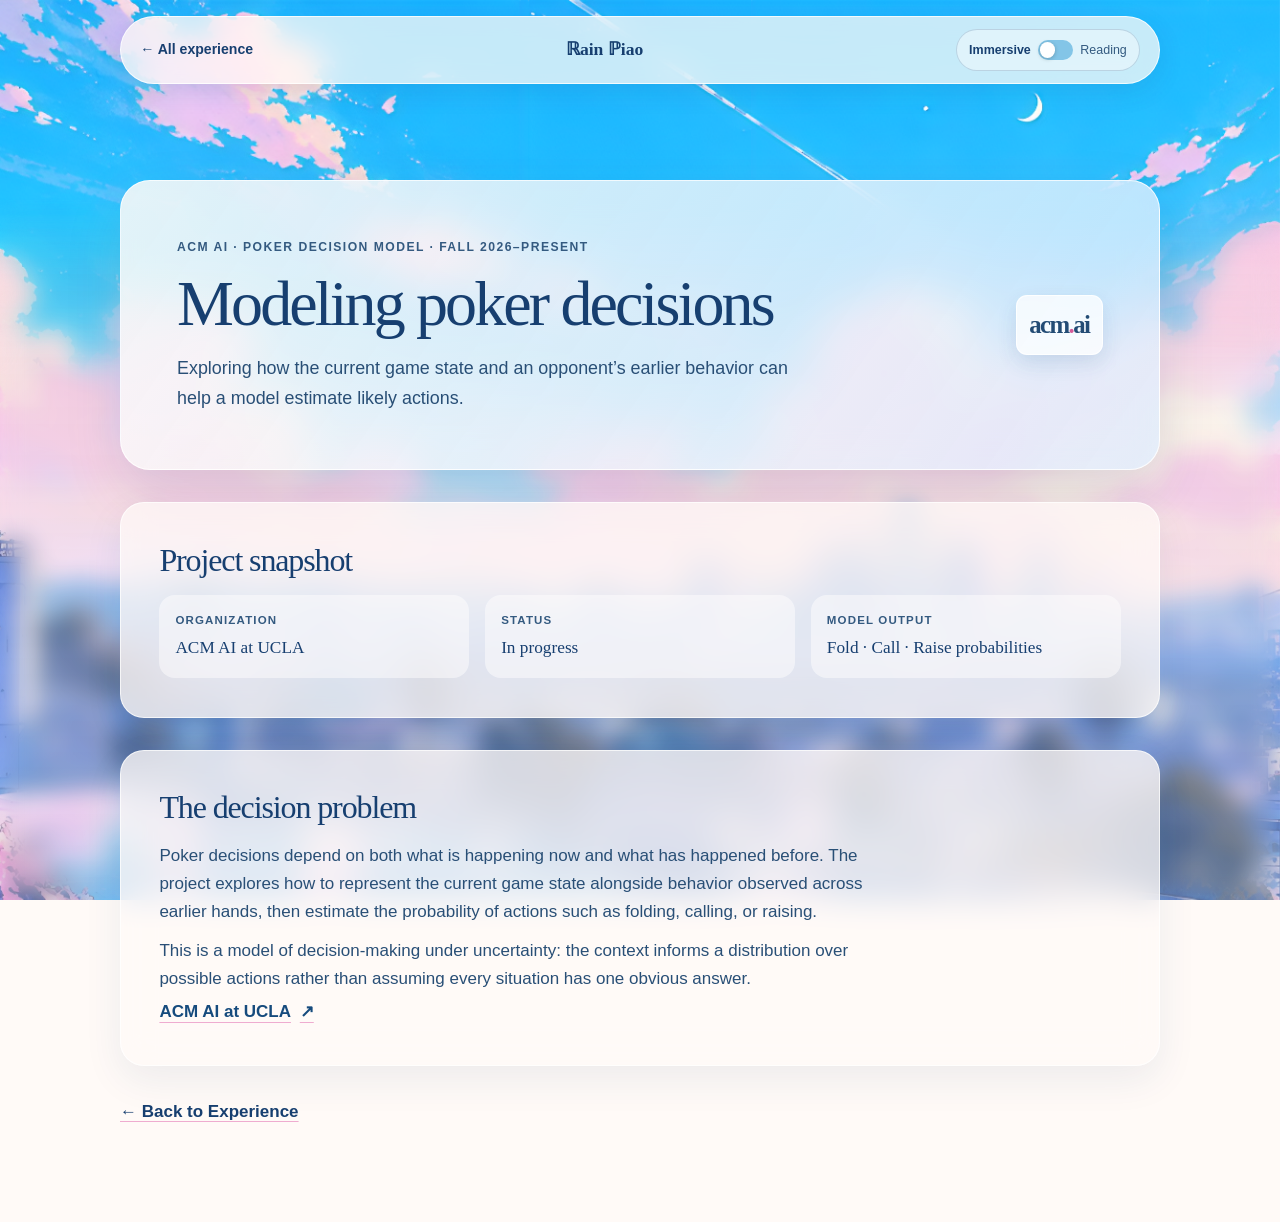
==== commit 49d8d4ca: "feat: reshape portfolio around experience gallery" ====
--- a/projects/acm-ai-poker.html
+++ b/projects/acm-ai-poker.html
@@ -13,7 +13,7 @@
         document.documentElement.dataset.mode = "animated";
       }
     </script>
-    <link rel="stylesheet" href="../assets/styles/main.css?v=20261017-1">
+    <link rel="stylesheet" href="../assets/styles/main.css?v=20261017-3">
     <link rel="stylesheet" href="../assets/styles/project-pages.css?v=20261017-1">
     <script src="../assets/scripts/project-detail.js?v=20261014-1" defer></script>
   </head>
@@ -21,7 +21,7 @@
     <script>document.body.dataset.mode = document.documentElement.dataset.mode || "animated";</script>
     <img class="sky-background" src="../assets/images/sky-full.png?v=20261013-7" alt="" width="3344" height="1880" decoding="async">
     <header class="project-detail-nav">
-      <a class="project-detail-nav__back" href="../index.html#projects">← All projects</a>
+      <a class="project-detail-nav__back" href="../index.html#experience">← All experience</a>
       <a class="project-detail-nav__name" href="../index.html">ℝain ℙiao</a>
       <button class="mode-toggle" type="button" role="switch" aria-checked="false" aria-label="Switch to Reading mode" hidden>
         <span class="mode-toggle__option mode-toggle__option--immersive">Immersive</span>
@@ -54,7 +54,7 @@
           <a class="text-link" href="https://ai.uclaacm.com/" target="_blank" rel="noopener noreferrer">ACM AI at UCLA <span aria-hidden="true">↗</span></a>
         </section>
       </article>
-      <a class="project-detail__back-bottom" href="../index.html#projects">← Back to all projects</a>
+      <a class="project-detail__back-bottom" href="../index.html#experience">← Back to Experience</a>
     </main>
   </body>
 </html>
--- a/assets/styles/main.css
+++ b/assets/styles/main.css
@@ -1,3 +1,11 @@
+@font-face {
+  font-family: "Caveat";
+  font-style: normal;
+  font-weight: 500;
+  font-display: swap;
+  src: url("../fonts/caveat-latin-500.woff2") format("woff2");
+}
+
 :root {
   color-scheme: light;
   --sky: #d8edfa;
@@ -6,7 +14,7 @@
   --ink: #173f70;
   --ink-soft: #345a80;
   --line: rgb(23 63 112 / 14%);
-  --content-width: 1120px;
+  --content-width: 1040px;
   --page-gutter: clamp(1.25rem, 5vw, 3rem);
   --surface: rgb(255 250 247 / 76%);
   --surface-border: rgb(255 255 255 / 78%);
@@ -663,6 +671,7 @@
 body[data-mode="accessible"] .intro-copy__body .intro-copy__lead { color: #17202a; font-size: 1.16rem; line-height: 1.45; }
 body[data-mode="accessible"] .intro-copy__body p:not(.intro-copy__lead) { color: #333d47; }
 body[data-mode="accessible"] .text-link { color: #173f70; }
+body[data-mode="accessible"] .intro-copy .text-link { display: none; }
 body[data-mode="accessible"] .interests { padding-top: 2.6rem; }
 body[data-mode="accessible"] .interest-list { gap: 0.35rem 1rem; }
 body[data-mode="accessible"] .interest-list li { padding: 0; border: 0; border-radius: 0; background: none; color: #17202a; box-shadow: none; }
@@ -749,3 +758,165 @@
   .section-heading__index { font-size: 0.9rem; white-space: nowrap; }
   .music-card { grid-template-columns: 1fr; }
 }
+
+/* Portfolio layout: a tighter, browsable experience gallery and compact CV view. */
+.signature-name {
+  color: #173f70;
+  font-family: "Caveat", cursive;
+  font-size: clamp(2.75rem, 4.6vw, 3.8rem);
+  font-weight: 500;
+  letter-spacing: -0.055em;
+  line-height: 1.05;
+}
+
+.education-card { width: min(100%, 58rem); }
+.experience,
+.skills,
+.interests,
+.music { padding-top: clamp(4.5rem, 8vw, 6.5rem); }
+.experience .section-heading { display: flex; align-items: end; justify-content: space-between; gap: 1rem; }
+.experience-controls { display: flex; flex: 0 0 auto; align-items: center; gap: 0.5rem; }
+.experience-controls__button {
+  display: inline-grid;
+  width: 2.55rem;
+  aspect-ratio: 1;
+  place-items: center;
+  border: 1px solid rgb(23 63 112 / 22%);
+  border-radius: 50%;
+  background: rgb(255 255 255 / 58%);
+  color: var(--ink);
+  font: inherit;
+  font-size: 1.15rem;
+  cursor: pointer;
+  transition: transform 180ms ease, background-color 180ms ease, opacity 180ms ease;
+}
+.experience-controls__button:not(:disabled):hover { transform: translateY(-2px); background: white; }
+.experience-controls__button:disabled { opacity: 0.38; cursor: default; }
+.experience-track {
+  display: grid;
+  grid-auto-columns: 46%;
+  grid-auto-flow: column;
+  gap: 1rem;
+  overflow-x: auto;
+  overscroll-behavior-inline: contain;
+  padding: 0.25rem 0 1.2rem;
+  scroll-padding-inline: 0;
+  scroll-snap-type: x mandatory;
+  scrollbar-color: rgb(23 63 112 / 30%) transparent;
+  scrollbar-width: thin;
+  perspective: 1000px;
+  -webkit-overflow-scrolling: touch;
+}
+.experience-track:focus-visible { outline: 3px solid #b8488a; outline-offset: 4px; border-radius: 18px; }
+.experience-track > .project-card { min-width: 0; min-height: 32rem; scroll-snap-align: start; }
+.experience-track .project-card__identity { margin-bottom: 1.15rem; }
+.experience-track .project-card__meta { max-width: 52ch; margin-bottom: 0.55rem; }
+.experience-track .project-card > p:not(.project-card__meta) { max-width: 62ch; }
+.project-mark--acm-ai { display: block; width: 3.4rem; height: 3.4rem; object-fit: contain; border-radius: 0.82rem; box-shadow: 0 6px 16px rgb(23 63 112 / 12%); }
+.project-mark--bruinml { display: block; width: 3.4rem; height: 3.4rem; object-fit: cover; border-radius: 0.82rem; box-shadow: 0 6px 16px rgb(23 63 112 / 12%); }
+.experience--ready .experience-controls__button { display: inline-grid; }
+.experience-controls__button { display: none; }
+
+.skills-list { display: grid; grid-template-columns: repeat(2, minmax(0, 1fr)); gap: 0.75rem; }
+.skill-group {
+  min-width: 0;
+  padding: 1.05rem 1.2rem;
+  border: 1px solid rgb(255 255 255 / 78%);
+  border-radius: 18px;
+  background: linear-gradient(135deg, rgb(255 250 247 / 82%), rgb(226 238 255 / 70%));
+  box-shadow: 0 12px 30px rgb(23 63 112 / 7%);
+  -webkit-backdrop-filter: blur(12px) saturate(1.05);
+  backdrop-filter: blur(12px) saturate(1.05);
+}
+.skill-group summary { display: flex; align-items: center; gap: 0.75rem; cursor: pointer; font-weight: 700; list-style: none; }
+.skill-group summary::-webkit-details-marker { display: none; }
+.skill-group summary::after { width: 1.4rem; color: #456889; content: "+"; font-size: 1.3rem; line-height: 1; text-align: center; }
+.skill-group[open] summary::after { content: "−"; }
+.skill-group__count { margin-left: auto; color: #6885a0; font-family: Georgia, "Times New Roman", serif; font-size: 0.8rem; font-style: italic; font-weight: 500; }
+.skill-group .tag-row { margin-top: 0.9rem; }
+
+.interests .section-heading { margin-bottom: 1.2rem; }
+.interest-card--running {
+  grid-column: span 2;
+  display: grid;
+  grid-template-columns: minmax(0, 1fr) minmax(9rem, 11.5rem);
+  align-items: center;
+  gap: 1.1rem;
+  min-height: 15rem;
+  background: linear-gradient(125deg, rgb(198 237 255 / 94%), rgb(255 250 247 / 84%) 72%);
+}
+.interest-card__running-copy { min-width: 0; }
+.interest-card__running-copy .interest-card__symbol { margin-bottom: 0.6rem; }
+.interest-card__symbol svg { display: block; width: 1.5rem; height: 1.5rem; }
+.interest-card__running-route { margin: 0.3rem 0 0.9rem !important; color: #456889; font-size: 0.8rem !important; font-weight: 650; }
+.running-stats { display: grid; grid-template-columns: repeat(3, minmax(0, 1fr)); gap: 0.4rem; margin: 0; }
+.running-stats > div { min-width: 0; padding: 0.5rem 0.45rem; border: 1px solid rgb(255 255 255 / 76%); border-radius: 12px; background: rgb(255 255 255 / 42%); }
+.running-stats dt { color: #456889; font-size: 0.61rem; font-weight: 750; letter-spacing: 0.045em; text-transform: uppercase; }
+.running-stats dd { margin: 0.08rem 0 0; color: #173f70; font-size: 0.8rem; font-weight: 750; line-height: 1.25; font-variant-numeric: tabular-nums; }
+.running-preview { position: relative; width: 100%; max-height: 18rem; aspect-ratio: 0.78 / 1; margin: 0; overflow: hidden; border: 1px solid rgb(255 255 255 / 85%); border-radius: 16px; background: #162016; box-shadow: 0 10px 24px rgb(23 63 112 / 15%); }
+.running-preview img { display: block; width: 100%; height: 100%; object-fit: cover; object-position: center 30%; }
+.running-preview figcaption { position: absolute; right: 0.45rem; bottom: 0.45rem; padding: 0.18rem 0.45rem; border-radius: 999px; background: rgb(18 27 19 / 72%); color: white; font-size: 0.57rem; line-height: 1.45; }
+
+.music .section-heading { margin-bottom: 1.2rem; }
+
+body[data-mode="accessible"] .signature-name { color: #17202a; font-family: Georgia, "Times New Roman", serif; font-size: clamp(2.25rem, 4vw, 3rem); font-weight: 400; letter-spacing: -0.035em; }
+body[data-mode="accessible"] .education,
+body[data-mode="accessible"] .experience,
+body[data-mode="accessible"] .skills { padding-top: 2.6rem; }
+body[data-mode="accessible"] .experience-track {
+  display: grid;
+  grid-auto-columns: unset;
+  grid-auto-flow: row;
+  gap: 0.75rem;
+  overflow: visible;
+  padding: 0;
+  scroll-snap-type: none;
+  scrollbar-width: none;
+}
+body[data-mode="accessible"] .experience-controls { display: none; }
+body[data-mode="accessible"] .experience-track > .project-card,
+body[data-mode="accessible"] .experience-track > .experience-card--research { min-height: 0; }
+body[data-mode="accessible"] .project-card__identity,
+body[data-mode="accessible"] .experience-track .project-card__identity { display: none; }
+body[data-mode="accessible"] .skills-list { grid-template-columns: 1fr; gap: 0.55rem; }
+body[data-mode="accessible"] .skill-group { border-color: #d5dbe0; border-radius: 0.55rem; background: white; box-shadow: none; -webkit-backdrop-filter: none; backdrop-filter: none; }
+body[data-mode="accessible"] .skill-group summary::after { color: #495560; }
+body[data-mode="accessible"] .skill-group__count { color: #59636d; }
+body[data-mode="accessible"] .interest-card--running { background: #fff; }
+body[data-mode="accessible"] .running-preview { border-color: #d5dbe0; box-shadow: none; }
+html[data-mode="accessible"] .interests,
+html[data-mode="accessible"] .music,
+html[data-mode="accessible"] .site-nav__links a[href="#interests"],
+html[data-mode="accessible"] .site-nav__links a[href="#music"] { display: none; }
+
+@media (max-width: 700px) {
+  .experience-track { grid-auto-columns: min(88%, 34rem); gap: 0.75rem; }
+  .experience-track > .project-card { min-height: 0; }
+  .experience-controls { gap: 0.3rem; }
+  .experience-controls__button { width: 2.2rem; }
+  .skills-list { grid-template-columns: 1fr; }
+  .interest-card--running { grid-column: auto; grid-template-columns: minmax(0, 1fr) 8.5rem; gap: 0.75rem; }
+  .running-stats { grid-template-columns: 1fr; }
+}
+
+@media (min-width: 701px) and (max-width: 900px) {
+  .experience-track { grid-auto-columns: min(72%, 36rem); }
+}
+
+@media (max-width: 420px) {
+  .experience .section-heading { align-items: center; }
+  .experience .section-heading__index { font-size: 0.85rem; }
+  .experience-track { grid-auto-columns: 94%; }
+  .interest-card--running { grid-column: auto; grid-template-columns: minmax(0, 1fr) 7rem; }
+  .running-preview { max-height: 15rem; }
+  .running-stats { gap: 0.3rem; }
+  .running-stats > div { padding: 0.42rem; }
+  .running-stats dd { font-size: 0.76rem; }
+}
+
+/* Rain's supplied Chinese signature; the original ink is preserved. */
+.signature-name--image { width: min(100%, 20rem); mix-blend-mode: multiply; }
+.signature-name--image svg { display: block; width: 100%; height: auto; }
+.signature-name__plain { display: none; }
+html[data-mode="accessible"] .signature-name--image svg { display: none; }
+html[data-mode="accessible"] .signature-name__plain { display: inline; }
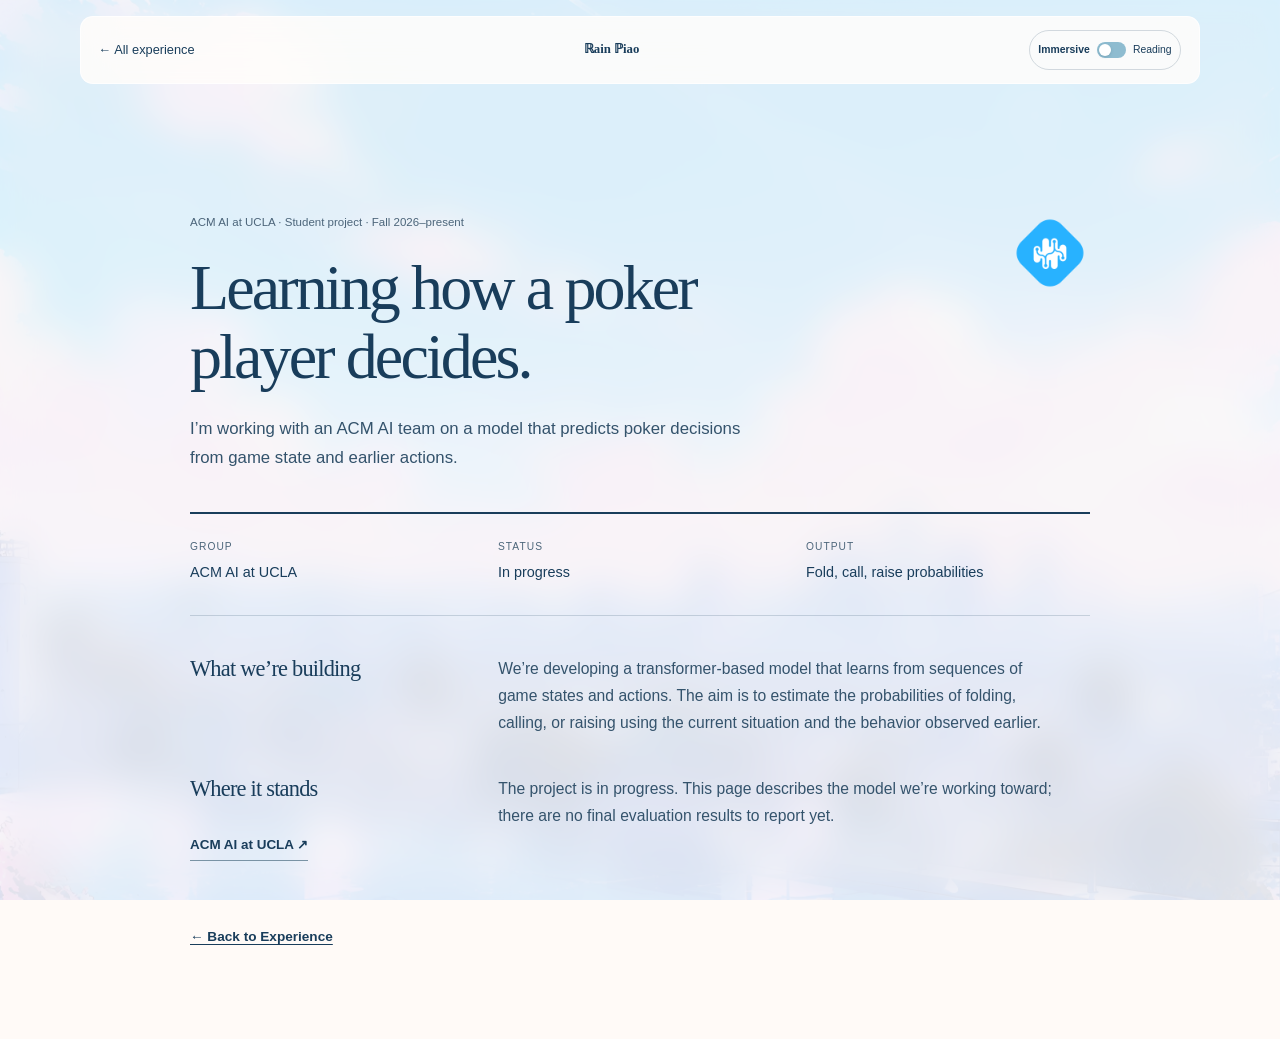
==== commit 3ce8d94a: "feat: redesign portfolio layouts and personal content" ====
--- a/projects/acm-ai-poker.html
+++ b/projects/acm-ai-poker.html
@@ -4,8 +4,8 @@
     <meta charset="utf-8">
     <meta name="viewport" content="width=device-width, initial-scale=1">
     <meta name="theme-color" content="#d8edfa">
-    <meta name="description" content="Rain Piao’s ACM AI Poker Decision Model project at UCLA.">
-    <title>ACM AI Poker Decision Model — Rain Piao</title>
+    <meta name="description" content="Rain Piao is working with an ACM ARain Piao team on a model that predicts poker decisions from game state and earlier actions.">
+    <title>Learning how a poker player decides — Rain Piao</title>
     <script>
       try {
         document.documentElement.dataset.mode = localStorage.getItem("rainpiao-mode") === "accessible" ? "accessible" : "animated";
@@ -13,48 +13,26 @@
         document.documentElement.dataset.mode = "animated";
       }
     </script>
-    <link rel="stylesheet" href="../assets/styles/main.css?v=20261017-3">
-    <link rel="stylesheet" href="../assets/styles/project-pages.css?v=20261017-1">
+    <link rel="stylesheet" href="../assets/styles/main.css?v=20261023-2">
+    <link rel="stylesheet" href="../assets/styles/project-pages.css?v=20261023-1">
     <script src="../assets/scripts/project-detail.js?v=20261014-1" defer></script>
   </head>
-  <body data-mode="animated">
+  <body class="project-page" data-mode="animated">
     <script>document.body.dataset.mode = document.documentElement.dataset.mode || "animated";</script>
     <img class="sky-background" src="../assets/images/sky-full.png?v=20261013-7" alt="" width="3344" height="1880" decoding="async">
     <header class="project-detail-nav">
       <a class="project-detail-nav__back" href="../index.html#experience">← All experience</a>
-      <a class="project-detail-nav__name" href="../index.html">ℝain ℙiao</a>
+      <a class="project-detail-nav__name" href="../index.html" aria-label="Rain Piao">ℝain ℙiao</a>
       <button class="mode-toggle" type="button" role="switch" aria-checked="false" aria-label="Switch to Reading mode" hidden>
         <span class="mode-toggle__option mode-toggle__option--immersive">Immersive</span>
         <span class="mode-toggle__track" aria-hidden="true"><span class="mode-toggle__thumb"></span></span>
         <span class="mode-toggle__option mode-toggle__option--reading">Reading</span>
       </button>
     </header>
-    <main class="project-detail content-width">
-      <article>
-        <div class="project-detail__hero">
-          <div>
-            <p class="project-detail__eyebrow">ACM AI · Poker Decision Model · Fall 2026–present</p>
-            <h1>Modeling poker decisions</h1>
-            <p class="project-detail__summary">Exploring how the current game state and an opponent’s earlier behavior can help a model estimate likely actions.</p>
-          </div>
-          <span class="project-detail__mark project-detail__mark--acm" aria-hidden="true">acm<span>.</span>ai</span>
-        </div>
-        <section class="project-detail__section" aria-labelledby="snapshot-title">
-          <h2 id="snapshot-title">Project snapshot</h2>
-          <dl class="project-detail__facts">
-            <div><dt>Organization</dt><dd>ACM AI at UCLA</dd></div>
-            <div><dt>Status</dt><dd>In progress</dd></div>
-            <div><dt>Model output</dt><dd>Fold · Call · Raise probabilities</dd></div>
-          </dl>
-        </section>
-        <section class="project-detail__section" aria-labelledby="question-title">
-          <h2 id="question-title">The decision problem</h2>
-          <p>Poker decisions depend on both what is happening now and what has happened before. The project explores how to represent the current game state alongside behavior observed across earlier hands, then estimate the probability of actions such as folding, calling, or raising.</p>
-          <p>This is a model of decision-making under uncertainty: the context informs a distribution over possible actions rather than assuming every situation has one obvious answer.</p>
-          <a class="text-link" href="https://ai.uclaacm.com/" target="_blank" rel="noopener noreferrer">ACM AI at UCLA <span aria-hidden="true">↗</span></a>
-        </section>
-      </article>
-      <a class="project-detail__back-bottom" href="../index.html#experience">← Back to Experience</a>
-    </main>
+    <main class="project-detail content-width"><article><div class="project-detail__hero"><div><p class="project-detail__eyebrow">ACM AI at UCLA · Student project · Fall 2026–present</p><h1><span class="immersive-title">Learning how a poker player decides.</span><span class="reading-title">Poker Decision Modeling</span></h1><p class="project-detail__summary">I’m working with an ACM AI team on a model that predicts poker decisions from game state and earlier actions.</p></div><img class="project-detail__mark" src="../assets/images/acm-ai-logo.png" alt="" aria-hidden="true" loading="lazy"></div>
+      <dl class="project-detail__facts"><div><dt>Group</dt><dd>ACM AI at UCLA</dd></div><div><dt>Status</dt><dd>In progress</dd></div><div><dt>Output</dt><dd>Fold, call, raise probabilities</dd></div></dl>
+      <section class="project-detail__section" aria-labelledby="detail-0"><h2 id="detail-0">What we’re building</h2><p>We’re developing a transformer-based model that learns from sequences of game states and actions. The aim is to estimate the probabilities of folding, calling, or raising using the current situation and the behavior observed earlier.</p></section>
+      <section class="project-detail__section" aria-labelledby="detail-1"><h2 id="detail-1">Where it stands</h2><p>The project is in progress. This page describes the model we’re working toward; there are no final evaluation results to report yet.</p></section>
+<p><a class="text-link" href="https://ai.uclaacm.com/" target="_blank" rel="noopener noreferrer">ACM AI at UCLA ↗</a></p>    </article><a class="project-detail__back-bottom" href="../index.html#experience">← Back to Experience</a></main>
   </body>
 </html>
--- a/assets/styles/main.css
+++ b/assets/styles/main.css
@@ -1,552 +1,169 @@
-@font-face {
-  font-family: "Caveat";
-  font-style: normal;
-  font-weight: 500;
-  font-display: swap;
-  src: url("../fonts/caveat-latin-500.woff2") format("woff2");
-}
-
 :root {
   color-scheme: light;
-  --sky: #d8edfa;
-  --paper: #fffaf7;
-  --pink: #efacd0;
-  --ink: #173f70;
-  --ink-soft: #345a80;
-  --line: rgb(23 63 112 / 14%);
-  --content-width: 1040px;
-  --page-gutter: clamp(1.25rem, 5vw, 3rem);
-  --surface: rgb(255 250 247 / 76%);
-  --surface-border: rgb(255 255 255 / 78%);
-  --surface-shadow: 0 18px 50px rgb(23 63 112 / 10%);
-  --ease-out: cubic-bezier(.22, .72, .2, 1);
-  --banner-height: clamp(14rem, 30vh, 21rem);
-}
-
+  --sky: #d8edfa; --paper: #fffaf7; --pink: #efacd0;
+  --ink: #193d5b; --ink-soft: #4c657a; --line: rgb(25 61 91 / 18%);
+  --content-width: 1120px; --page-gutter: clamp(1.25rem, 5vw, 3rem);
+  --surface: rgb(255 250 247 / 85%); --surface-border: rgb(255 255 255 / 80%);
+  --ease-out: cubic-bezier(.22,.72,.2,1); --banner-height: clamp(14rem, 27svh, 21rem);
+}
 * { box-sizing: border-box; }
-
-html {
-  background: var(--paper);
-  scroll-behavior: smooth;
-  scroll-padding-top: 6rem;
-}
-
-body {
-  position: relative;
-  isolation: isolate;
-  min-width: 320px;
-  min-height: 100vh;
-  margin: 0;
-  overflow-x: hidden;
-  background: transparent;
-  color: var(--ink);
-  font-family: -apple-system, BlinkMacSystemFont, "Segoe UI", sans-serif;
-  font-size: 1.0625rem;
-  line-height: 1.65;
-  -webkit-font-smoothing: antialiased;
-}
-
-body::before {
-  position: fixed;
-  z-index: -3;
-  inset: 0;
-  content: "";
-  background: url("../images/sky-preview.jpg?v=20261013-7") center 34% / cover no-repeat;
-  pointer-events: none;
-}
-
-.sky-background {
-  position: fixed;
-  z-index: -2;
-  inset: 0;
-  width: 100%;
-  height: 100%;
-  object-fit: cover;
-  object-position: center 34%;
-  pointer-events: none;
-  transition: opacity 850ms ease;
-}
-
+[hidden] { display: none !important; }
+html { background: var(--paper); scroll-behavior: smooth; scroll-padding-top: 7.5rem; }
+body { position: relative; isolation: isolate; min-width: 320px; margin: 0; color: var(--ink); font: 1rem/1.7 -apple-system, BlinkMacSystemFont, 'Segoe UI', sans-serif; -webkit-font-smoothing: antialiased; }
+a { color: inherit; text-underline-offset: .25em; }
+button, input { font: inherit; }
+button, summary, a { -webkit-tap-highlight-color: transparent; }
+a:focus-visible, button:focus-visible, summary:focus-visible, [tabindex]:focus-visible, input:focus-visible { outline: 3px solid #ab3a79; outline-offset: 5px; }
+::selection { background: #edbbd5; color: #15364d; }
+.content-width { width: min(calc(100% - 2 * var(--page-gutter)), var(--content-width)); margin-inline: auto; }
+body::before { position: fixed; z-index: -3; inset: 0; content: ''; background: url('../images/sky-preview.jpg?v=20261013-7') center 34% / cover no-repeat; pointer-events: none; }
+.sky-background { position: fixed; z-index: -2; inset: 0; width: 100%; height: 100%; object-fit: cover; object-position: center 34%; pointer-events: none; transition: opacity 850ms ease; }
 html[data-image-loading] .sky-background { opacity: 0; }
 html[data-image-loaded] .sky-background { opacity: 1; }
-
-body::after {
-  position: fixed;
-  z-index: -1;
-  inset: 0;
-  content: "";
-  background: linear-gradient(180deg, rgb(255 250 247 / 0%), rgb(255 250 247 / 10%) 48%, rgb(255 250 247 / 22%) 100%);
-  -webkit-backdrop-filter: blur(12px) saturate(0.8);
-  backdrop-filter: blur(12px) saturate(0.8);
-  -webkit-mask-image: linear-gradient(180deg, transparent 0, transparent var(--blur-ramp-start, 22vh), rgb(0 0 0 / 65%) var(--blur-ramp-middle, 30vh), #000 var(--blur-ramp-end, 42vh), #000 100%);
-  mask-image: linear-gradient(180deg, transparent 0, transparent var(--blur-ramp-start, 22vh), rgb(0 0 0 / 65%) var(--blur-ramp-middle, 30vh), #000 var(--blur-ramp-end, 42vh), #000 100%);
-  pointer-events: none;
-}
-
-html[data-intro="name"] { --banner-height: 100svh; }
-
-a { color: inherit; }
-
-a:focus-visible,
-button:focus-visible {
-  outline: 3px solid #b8488a;
-  outline-offset: 4px;
-  border-radius: 4px;
-}
-
-::selection { background: var(--pink); color: var(--ink); }
-
-.skip-link {
-  position: fixed;
-  z-index: 20;
-  top: 0.75rem;
-  left: 0.75rem;
-  padding: 0.6rem 0.9rem;
-  transform: translateY(-160%);
-  border-radius: 999px;
-  background: var(--paper);
-  color: var(--ink);
-  box-shadow: var(--surface-shadow);
-}
-
-.skip-link:focus { transform: translateY(0); }
-
-.masthead {
-  position: relative;
-  isolation: isolate;
-  display: grid;
-  height: var(--banner-height);
-  min-height: 14rem;
-  place-items: center;
-  overflow: hidden;
-  border-radius: 0 0 48px 48px;
-  background: transparent;
-  transition: height 1600ms var(--ease-out), border-radius 1200ms ease;
-}
-
-html[data-intro="name"] .masthead { min-height: 100svh; border-radius: 0; }
-
-.masthead__wash {
-  position: absolute;
-  z-index: -2;
-  inset: 0;
-  pointer-events: none;
-}
-
-.masthead__wash { z-index: -1; background: none; }
-
-.masthead__inner {
-  width: min(100%, var(--content-width));
-  padding: 0 var(--page-gutter) 0.5rem;
-  text-align: center;
-}
-
-.wordmark {
-  margin: 0;
-  color: var(--ink);
-  font-family: Georgia, "Times New Roman", serif;
-  font-size: clamp(3.25rem, 6.2vw, 5.5rem);
-  font-weight: 400;
-  letter-spacing: -0.055em;
-  line-height: 1.12;
-  white-space: nowrap;
-  text-shadow: 0 2px 24px rgb(255 250 247 / 52%);
-}
-
-.wordmark { width: max-content; margin-inline: auto; }
-
-.wordmark::after {
-  display: block;
-  width: 100%;
-  height: 1px;
-  margin: 0.14em auto 0;
-  background: linear-gradient(90deg, transparent 0%, var(--ink) 19.1%, var(--ink) 80.9%, transparent 100%);
-  content: "";
-  opacity: 0.7;
-  transform: scaleX(1);
-  transform-origin: center;
-  transition: transform 900ms cubic-bezier(.2, .75, .22, 1);
-}
-
-html[data-intro="name"] .wordmark { animation: name-reveal 2000ms var(--ease-out) both; }
-html[data-intro="name"] .wordmark::after { animation: underline-reveal 2000ms cubic-bezier(.2, .75, .22, 1) both; }
-
-.wordmark { transition: opacity 850ms ease, transform 1150ms var(--ease-out), filter 950ms ease; }
-
-@keyframes name-reveal {
-  from { opacity: 0; transform: translateY(2.5rem); filter: blur(16px); }
-  to { opacity: 1; transform: translateY(0); filter: blur(0); }
-}
-
-@keyframes underline-reveal {
-  from { transform: scaleX(0); }
-  to { transform: scaleX(1); }
-}
-
-.initial {
-  font-family: "Cambria Math", "STIX Two Math", "STIXGeneral", "Times New Roman", serif;
-  letter-spacing: -0.075em;
-}
-
-.site-nav {
-  position: sticky;
-  z-index: 5;
-  top: 0.75rem;
-  display: flex;
-  width: min(calc(100% - 2 * var(--page-gutter)), var(--content-width));
-  min-height: 4.25rem;
-  align-items: center;
-  justify-content: space-between;
-  gap: 1.5rem;
-  margin: -1.4rem auto 0;
-  padding: 0.55rem 1.2rem;
-  border: 1px solid var(--surface-border);
-  border-radius: 999px;
-  background: var(--surface);
-  box-shadow: 0 8px 26px rgb(23 63 112 / 10%);
-  -webkit-backdrop-filter: blur(14px) saturate(1.1);
-  backdrop-filter: blur(14px) saturate(1.1);
-}
-
-.site-nav__home,
-.site-footer__name {
-  color: var(--ink);
-  font-family: Georgia, "Times New Roman", serif;
-  font-size: 1.15rem;
-  font-weight: 700;
-  text-decoration: none;
-  white-space: nowrap;
-}
-
-.site-nav__home { flex-shrink: 0; }
-
-.site-nav__links,
-.site-footer__links {
-  display: flex;
-  align-items: center;
-  gap: clamp(1rem, 3vw, 2.25rem);
-}
-
-.site-nav__links { min-width: 0; flex: 1 1 auto; flex-wrap: wrap; justify-content: center; row-gap: 0.2rem; }
-
-.site-nav a:not(.site-nav__home),
-.mode-toggle,
-.site-footer a:not(.site-footer__name) {
-  text-decoration: none;
-  text-decoration-color: var(--pink);
-  text-underline-offset: 0.3em;
-}
-
-.site-nav a:not(.site-nav__home):hover,
-.site-nav a:not(.site-nav__home):focus-visible,
-.site-footer a:hover,
-.site-footer a:focus-visible { text-decoration: underline; }
-.site-nav a[aria-current="location"] { text-decoration: underline; text-decoration-color: var(--pink); text-underline-offset: 0.35em; }
-
-.mode-toggle {
-  display: inline-flex;
-  flex: 0 0 auto;
-  min-height: 2.65rem;
-  align-items: center;
-  justify-content: center;
-  gap: 0.45rem;
-  padding: 0.35rem 0.75rem;
-  border: 1px solid rgb(23 63 112 / 18%);
-  border-radius: 999px;
-  background: rgb(255 255 255 / 44%);
-  color: var(--ink);
-  font: inherit;
-  font-size: 0.78rem;
-  cursor: pointer;
-  white-space: nowrap;
-  transition: background-color 180ms ease, border-color 180ms ease;
-}
-
-.mode-toggle:hover { border-color: rgb(23 63 112 / 38%); background: white; }
-.mode-toggle__option { transition: color 180ms ease, font-weight 180ms ease; }
-.mode-toggle__option--immersive { color: var(--ink); font-weight: 700; }
-.mode-toggle__option--reading { color: var(--ink-soft); font-weight: 500; }
-.mode-toggle__track { position: relative; width: 2.2rem; height: 1.2rem; border-radius: 999px; background: #83c5e7; transition: background-color 220ms ease; }
-.mode-toggle__thumb { position: absolute; top: 0.13rem; left: 0.13rem; width: 0.94rem; height: 0.94rem; border-radius: 50%; background: white; box-shadow: 0 1px 4px rgb(0 0 0 / 22%); transition: transform 220ms var(--ease-out); }
-html[data-mode="accessible"] .mode-toggle__track { background: #3b4855; }
-html[data-mode="accessible"] .mode-toggle__thumb { transform: translateX(1rem); }
-html[data-mode="accessible"] .mode-toggle__option--immersive { color: var(--ink-soft); font-weight: 500; }
-html[data-mode="accessible"] .mode-toggle__option--reading { color: #17202a; font-weight: 700; }
-[hidden] { display: none !important; }
-
-.content-width { width: min(calc(100% - 2 * var(--page-gutter)), var(--content-width)); margin-inline: auto; }
-
-.page-content {
-  padding-top: clamp(3.6rem, 8vw, 6.25rem);
-  transition: opacity 650ms ease, transform 800ms var(--ease-out);
-}
-
-html[data-intro="name"] .page-content { opacity: 0; transform: translateY(3rem); }
-
-.intro-copy {
-  display: grid;
-  grid-template-columns: minmax(200px, 0.72fr) minmax(0, 1.9fr);
-  align-items: start;
-  gap: clamp(2rem, 6vw, 5rem);
-}
-
-.intro-copy__heading { padding-top: 0.75rem; }
-
-.eyebrow {
-  margin: 0 0 0.6rem;
-  color: var(--ink-soft);
-  font-size: 0.76rem;
-  font-weight: 700;
-  letter-spacing: 0.12em;
-  text-transform: uppercase;
-}
-
-h2 {
-  margin: 0;
-  color: var(--ink);
-  font-family: Georgia, "Times New Roman", serif;
-  font-size: clamp(2rem, 4vw, 3rem);
-  font-weight: 400;
-  letter-spacing: -0.035em;
-  line-height: 1.16;
-}
-
-.glass-panel {
-  border: 1px solid var(--surface-border);
-  border-radius: 24px;
-  background: var(--surface);
-  box-shadow: var(--surface-shadow);
-  -webkit-backdrop-filter: blur(16px) saturate(1.1);
-  backdrop-filter: blur(16px) saturate(1.1);
-}
-
-.intro-copy__body { padding: clamp(1.5rem, 4vw, 2.5rem); }
-.intro-copy__body { display: grid; grid-template-columns: minmax(0, 1fr) minmax(230px, 300px); align-items: center; column-gap: clamp(1.25rem, 3vw, 2rem); }
-.intro-copy__body > :not(.intro-copy__portrait) { grid-column: 1; }
-.intro-copy__body p { max-width: 65ch; margin: 0 0 1rem; }
-.intro-copy__body .intro-copy__lead { color: #173f70; font-size: clamp(1.25rem, 2.2vw, 1.55rem); line-height: 1.48; }
-.intro-copy__body p:not(.intro-copy__lead) { color: #294f76; }
-
-.intro-copy__portrait {
-  grid-column: 2;
-  grid-row: 1 / span 4;
-  justify-self: center;
-  width: min(100%, 300px);
-  aspect-ratio: 1.28 / 1;
-  margin: 0;
-  overflow: hidden;
-  border: 1px solid rgb(255 255 255 / 82%);
-  border-radius: 18px;
-  background: rgb(255 250 247 / 70%);
-  box-shadow: 0 18px 46px rgb(23 63 112 / 16%);
-}
-
+body::after { position: fixed; z-index: -1; inset: 0; content: ''; background: rgb(249 249 252 / 68%); -webkit-backdrop-filter: blur(19px) saturate(.82); backdrop-filter: blur(19px) saturate(.82); -webkit-mask-image: linear-gradient(180deg, transparent var(--blur-ramp-start,22vh), rgb(0 0 0 / 65%) var(--blur-ramp-middle,30vh), #000 var(--blur-ramp-end,42vh)); mask-image: linear-gradient(180deg, transparent var(--blur-ramp-start,22vh), rgb(0 0 0 / 65%) var(--blur-ramp-middle,30vh), #000 var(--blur-ramp-end,42vh)); pointer-events: none; }
+.skip-link { position: fixed; z-index: 20; top: .75rem; left: .75rem; padding: .6rem 1rem; background: white; color: var(--ink); transform: translateY(-160%); border-radius: .4rem; }
+.skip-link:focus { transform: none; }
+h1,h2,h3,p,figure { margin-top: 0; }
+h2,h3 { font-family: Georgia,'Times New Roman',serif; font-weight: 400; letter-spacing: -.035em; line-height: 1.12; }
+h2 { margin-bottom: 0; font-size: clamp(2.3rem,4vw,3.5rem); }
+h3 { font-size: 1.7rem; }
+.eyebrow { margin: 0 0 .9rem; color: var(--ink-soft); font-size: .67rem; font-weight: 700; letter-spacing: .15em; text-transform: uppercase; }
+.section-note { max-width: 50ch; margin: .9rem 0 0; color: var(--ink-soft); font-size: .91rem; }
+.section-heading { margin-bottom: 2rem; }
+.masthead { display: grid; position: relative; height: var(--banner-height); place-items: center; overflow: hidden; transition: height 1400ms var(--ease-out); }
+.masthead__inner { width: 100%; padding: 0 var(--page-gutter) 1.1rem; text-align: center; }
+.masthead__wash { display: none; }
+.wordmark { width: max-content; margin: 0 auto; color: #173f70; font: 400 clamp(3.25rem,6.2vw,5.5rem)/1.12 Georgia,'Times New Roman',serif; letter-spacing: -.055em; white-space: nowrap; text-shadow: 0 2px 24px rgb(255 250 247 / 35%); }
+.initial { font-family: 'Cambria Math','STIXGeneral','Times New Roman',serif; letter-spacing: -.075em; }
+.wordmark::after { content: ''; display: block; height: 1px; width: 100%; margin: .14em auto 0; background: linear-gradient(90deg,transparent,#173f70 19.1%,#173f70 80.9%,transparent); opacity: .7; transform-origin: center; }
+html[data-intro='name'] { --banner-height: 100svh; }
+html[data-intro='name'] .wordmark { animation: name-reveal 2000ms var(--ease-out) both; }
+html[data-intro='name'] .wordmark::after { animation: underline-reveal 2000ms var(--ease-out) both; }
+@keyframes name-reveal { from { opacity: 0; transform: translateY(2.5rem); filter: blur(16px); } to { opacity: 1; transform: none; filter: blur(0); } }
+@keyframes underline-reveal { from { transform: scaleX(0); } to { transform: scaleX(1); } }
+.site-nav { position: sticky; z-index: 10; top: .8rem; display: flex; align-items: center; gap: 1.4rem; width: min(calc(100% - 2 * var(--page-gutter)),var(--content-width)); min-height: 4rem; margin: -1.5rem auto 0; padding: .65rem 1.2rem; border: 1px solid rgb(255 255 255 / 85%); border-radius: 1rem; background: rgb(255 253 251 / 84%); box-shadow: 0 8px 28px rgb(25 61 91 / 6%); -webkit-backdrop-filter: blur(18px); backdrop-filter: blur(18px); transition: opacity 650ms ease, transform 850ms var(--ease-out); }
+.site-nav__home, .site-footer__name { flex-shrink: 0; font: 600 1.08rem Georgia,serif; text-decoration: none; }
+.site-nav__links { display: flex; flex: 1; align-items: center; justify-content: center; gap: clamp(.8rem,1.7vw,1.6rem); min-width: 0; }
+.site-nav__links a { padding-block: .2rem; color: #4c657a; font-size: .81rem; white-space: nowrap; text-decoration: none; border-bottom: 1px solid transparent; }
+.site-nav__links a:hover, .site-nav__links a[aria-current] { color: var(--ink); border-color: #a83b78; }
+.mode-toggle { display: inline-flex; flex: 0 0 auto; align-items: center; gap: .45rem; min-height: 2.5rem; max-width: 100%; padding: .35rem .55rem; border: 1px solid var(--line); border-radius: 99px; background: transparent; color: var(--ink); font-size: .65rem; white-space: nowrap; cursor: pointer; }
+.mode-toggle__track { position: relative; display: block; width: 1.8rem; height: 1rem; border-radius: 1rem; background: #8ebcd0; }
+.mode-toggle__thumb { position: absolute; left: 2px; top: 2px; width: calc(1rem - 4px); height: calc(1rem - 4px); border-radius: 50%; background: white; transition: transform 200ms ease; box-shadow: 0 1px 3px #41647744; }
+.mode-toggle[aria-checked='true'] .mode-toggle__thumb { transform: translateX(.8rem); }
+.mode-toggle__option--immersive { font-weight: 700; }
+.mode-toggle[aria-checked='true'] .mode-toggle__option--immersive { font-weight: 400; }
+.mode-toggle[aria-checked='true'] .mode-toggle__option--reading { font-weight: 700; }
+html[data-intro='name'] .site-nav { opacity: 0; transform: translateY(1rem); pointer-events: none; }
+.page-content { padding-top: clamp(4rem,8vw,7rem); transition: opacity 1000ms ease, transform 1400ms var(--ease-out); }
+html[data-intro='name'] .page-content { opacity: 0; transform: translateY(3rem); }
+.intro-copy { display: grid; grid-template-columns: 1fr 1.06fr; align-items: center; gap: clamp(2rem,5vw,5rem); }
+.intro-copy__heading { min-width: 0; }
+.signature-name--image { width: min(75%,18rem); margin: 0 0 1.7rem -.65rem; }
+.signature-name--image svg { display: block; width: 100%; height: auto; opacity: .9; }
+.signature-name__plain { display: none; }
+.intro-copy__lead { max-width: 28ch; margin: 0 0 1.3rem; font: 400 clamp(1.65rem,2.6vw,2.25rem)/1.28 Georgia,serif; letter-spacing: -.025em; }
+.intro-copy__lead em { font-style: normal; }
+.intro-copy__heading > p:not(.eyebrow):not(.intro-copy__lead) { max-width: 49ch; color: #34536c; font-size: .95rem; }
+.intro-copy__links { display: flex; flex-wrap: wrap; gap: 1.7rem; margin-top: 1.6rem; }
+.text-link { display: inline-flex; gap: .6rem; align-items: center; font-size: .84rem; font-weight: 650; text-decoration: none; border-bottom: 1px solid #7993a5; padding-bottom: .2rem; }
+.text-link span { transition: transform 200ms ease; }
+.text-link:hover span { transform: translate(2px,-2px); }
+.intro-copy__photo { min-width: 0; position: relative; }
+.intro-copy__portrait { width: 100%; aspect-ratio: 1.28; margin: 0; overflow: hidden; border-radius: 5px; border: .5rem solid #fffdfa; box-shadow: 0 24px 50px rgb(25 61 91 / 14%); }
 .intro-copy__portrait-image { display: block; width: 100%; height: 100%; object-fit: cover; }
-.intro-copy__portrait-image--immersive { object-position: 50% center; transform: scale(1.035); }
+.intro-copy__portrait-image--immersive { object-position: center; transform: scale(1.035); }
 .intro-copy__portrait-image--reading { display: none; object-position: center 34%; transform: scale(1.08); }
-html[data-mode="accessible"] .intro-copy__portrait-image--immersive { display: none; }
-html[data-mode="accessible"] .intro-copy__portrait-image--reading { display: block; }
-html[data-mode="accessible"] .intro-copy__portrait { aspect-ratio: 4 / 5; }
-
-.text-link {
-  display: inline-flex;
-  align-items: center;
-  gap: 0.55rem;
-  margin-top: 0.35rem;
-  color: #164b7d;
-  font-weight: 650;
-  text-decoration-color: var(--pink);
-  text-underline-offset: 0.3em;
-}
-
-.text-link span { transition: transform 180ms ease; }
-.text-link:hover span { transform: translateY(3px); }
-
-.education,
-.research,
-.projects { padding-top: clamp(5rem, 9vw, 7.5rem); }
-
-.education-card {
-  display: grid;
-  grid-template-columns: minmax(0, 1fr) auto;
-  align-items: start;
-  gap: clamp(1.25rem, 4vw, 3rem);
-  padding: clamp(1.5rem, 4vw, 3rem);
-  background: linear-gradient(120deg, rgb(255 250 247 / 96%), rgb(255 250 247 / 88%));
-}
-
-.education-card__details { min-width: 0; }
-.education-card__logo { display: block; grid-column: 2; grid-row: 1; width: clamp(4.75rem, 8vw, 7rem); height: auto; align-self: start; justify-self: end; margin-top: 0.2rem; }
-
-.education-card__meta,
-.project-card__meta,
-.feature-card__topline {
-  margin: 0;
-  color: var(--ink-soft);
-  font-size: 0.82rem;
-  font-weight: 650;
-  letter-spacing: 0.025em;
-}
-
-.education-card__meta span,
-.project-card__meta span { color: #d45b9a; padding-inline: 0.25em; }
-.education-card h3,
-.feature-card h3,
-.project-card h3 { margin: 0.35rem 0 0.55rem; font-family: Georgia, "Times New Roman", serif; font-size: clamp(1.45rem, 2.8vw, 2rem); font-weight: 500; letter-spacing: -0.025em; line-height: 1.18; }
-.education-card__details > p:not(.education-card__meta) { max-width: 72ch; margin: 0.55rem 0 0; color: #294f76; }
-.education-card__note { color: #8d3e78 !important; font-weight: 650; }
-.education-card__coursework { font-size: 0.94rem; }
-
-.feature-card {
-  position: relative;
-  overflow: hidden;
-  padding: clamp(1.5rem, 4vw, 3rem);
-  border: 1px solid rgb(255 255 255 / 72%);
-  border-radius: 28px;
-  background:
-    radial-gradient(ellipse 42% 80% at 100% 0%, rgb(110 221 255 / 32%), transparent 100%),
-    linear-gradient(115deg, rgb(255 250 247 / 88%), rgb(231 222 255 / 72%));
-  box-shadow: 0 22px 58px rgb(23 63 112 / 12%);
-  -webkit-backdrop-filter: blur(18px) saturate(1.2);
-  backdrop-filter: blur(18px) saturate(1.2);
-}
-
-.feature-card__topline { display: flex; flex-wrap: wrap; justify-content: space-between; gap: 0.45rem 1rem; color: #365f87; }
-.organization-mark { display: inline-flex; align-items: center; gap: 0.55rem; color: #234c75; font-family: Georgia, "Times New Roman", serif; font-size: 1.05rem; font-weight: 700; }
-.organization-mark img { display: block; width: 2.4rem; height: 2.4rem; border-radius: 0.35rem; object-fit: cover; }
-.organization-mark svg { width: 2rem; height: 2rem; fill: none; stroke: currentColor; stroke-width: 2; stroke-linecap: round; stroke-linejoin: round; }
-.feature-card h3 { max-width: 26ch; margin-top: 1.15rem; font-size: clamp(1.8rem, 4vw, 2.65rem); }
-.research-card__status { display: inline-flex; max-width: 100%; margin: 0.1rem 0 0.25rem; padding: 0.3rem 0.7rem; border: 1px solid rgb(255 255 255 / 65%); border-radius: 999px; background: rgb(255 255 255 / 55%); color: #365f87; font-size: 0.78rem; font-weight: 650; }
-.feature-card > p:not(.feature-card__topline) { max-width: 78ch; margin: 0.9rem 0 1.2rem; color: #294f76; }
-
-.section-heading--projects { display: flex; align-items: end; justify-content: space-between; gap: 1rem; }
-.section-heading__index { padding-bottom: 0.35rem; color: var(--ink-soft); font-family: Georgia, "Times New Roman", serif; font-size: 1.1rem; font-style: italic; }
-.project-grid { display: grid; grid-template-columns: repeat(2, minmax(0, 1fr)); gap: 1rem; perspective: 1000px; }
-.project-card {
-  position: relative;
-  isolation: isolate;
-  display: flex;
-  min-height: 24rem;
-  flex-direction: column;
-  overflow: hidden;
-  padding: clamp(1.35rem, 2.5vw, 2rem);
-  border: 1px solid rgb(255 255 255 / 75%);
-  border-radius: 24px;
-  box-shadow: 0 14px 38px rgb(23 63 112 / 10%);
-  transition: transform 420ms var(--ease-out), box-shadow 420ms var(--ease-out), border-color 300ms ease;
-  -webkit-backdrop-filter: blur(14px) saturate(1.15);
-  backdrop-filter: blur(14px) saturate(1.15);
-}
-
-.project-card::before {
-  position: absolute;
-  z-index: -1;
-  top: -4.5rem;
-  right: -4rem;
-  width: 12rem;
-  aspect-ratio: 1;
-  border: 1px solid rgb(255 255 255 / 42%);
-  border-radius: 50%;
-  background: rgb(255 255 255 / 23%);
-  box-shadow: 0 0 0 1.5rem rgb(255 255 255 / 10%), 0 0 0 3rem rgb(255 255 255 / 7%);
-  content: "";
-  transition: transform 700ms var(--ease-out);
-}
-
-.project-card:hover { transform: translateY(-7px) rotateX(1deg); border-color: white; box-shadow: 0 26px 55px rgb(23 63 112 / 18%); }
-.project-card:hover::before { transform: translate(-0.65rem, 0.45rem); }
-.project-card--rose { background: linear-gradient(150deg, rgb(255 222 238 / 93%), rgb(255 250 247 / 85%) 72%); }
-.project-card--blue { background: linear-gradient(150deg, rgb(182 232 255 / 94%), rgb(255 250 247 / 84%) 75%); }
-.project-card--lilac { background: linear-gradient(150deg, rgb(223 211 255 / 94%), rgb(255 250 247 / 86%) 75%); }
-.project-card--sky { background: linear-gradient(150deg, rgb(191 234 255 / 96%), rgb(255 231 243 / 88%) 78%); }
-.project-card__number { position: absolute; top: clamp(1.35rem, 2.5vw, 2rem); right: clamp(1.35rem, 2.5vw, 2rem); color: rgb(23 63 112 / 46%); font-family: Georgia, "Times New Roman", serif; font-size: 1.1rem; font-style: italic; }
-.project-card__identity { display: block; margin-bottom: clamp(1.35rem, 2.5vw, 2rem); }
-.project-mark { display: flex; min-height: 3rem; align-items: center; gap: 0.55rem; color: #234c75; }
-.project-mark svg { width: 2.4rem; height: 2.4rem; fill: none; stroke: currentColor; stroke-width: 2; stroke-linecap: round; stroke-linejoin: round; }
-.project-mark--datafest { display: block; width: 3.1rem; height: 3.1rem; object-fit: contain; border-radius: 0.4rem; }
-.project-mark--prosperity { display: block; width: 6rem; height: 3.3rem; object-fit: cover; object-position: center; border: 1px solid rgb(255 255 255 / 80%); border-radius: 0.65rem; box-shadow: 0 6px 16px rgb(23 63 112 / 12%); }
-.project-mark--seyond { display: block; width: 4.5rem; height: 3.1rem; object-fit: contain; padding: 0.25rem; border: 1px solid rgb(255 255 255 / 86%); border-radius: 0.55rem; background: #fff; box-shadow: 0 6px 16px rgb(23 63 112 / 12%); }
-.project-mark--acm { display: inline-flex; width: max-content; min-height: 3.1rem; align-items: center; padding: 0.35rem 0.7rem; border: 1px solid rgb(255 255 255 / 86%); border-radius: 0.6rem; background: rgb(255 255 255 / 74%); box-shadow: 0 6px 16px rgb(23 63 112 / 12%); font-family: Georgia, "Times New Roman", serif; font-size: 1.35rem; font-weight: 700; letter-spacing: -0.065em; }
-.project-mark--acm span { color: #d45b9a; }
-.project-card__meta { margin-bottom: 0.75rem; color: #365f87; }
-.project-card h3 { margin-top: 0.5rem; font-size: clamp(1.45rem, 2.2vw, 1.8rem); }
-.project-card > p:not(.project-card__meta) { margin: 0.55rem 0 1.3rem; color: #294f76; font-size: 0.95rem; line-height: 1.62; }
-.project-card__footer { display: flex; flex-direction: column; align-items: flex-start; gap: 0.7rem; margin-top: auto; padding-top: 1rem; }
-.project-card__action { display: inline-flex; align-items: center; gap: 0.4rem; align-self: flex-start; margin-top: 0; padding: 0.42rem 0.75rem; border: 1px solid rgb(23 63 112 / 22%); border-radius: 999px; color: #173f70; font-size: 0.82rem; font-weight: 700; text-decoration: none; transition: background-color 180ms ease, transform 180ms ease; }
-.project-card .tag-row { margin-top: 0; }
-.project-card__action:hover { transform: translateY(-2px); background: rgb(255 255 255 / 72%); }
-.project-card__action span { transition: transform 180ms ease; }
-.project-card__action:hover span { transform: translate(2px, -2px); }
-.tag-row { display: flex; flex-wrap: wrap; gap: 0.45rem; margin-top: auto; }
-.tag-row span { padding: 0.28rem 0.65rem; border: 1px solid rgb(23 63 112 / 12%); border-radius: 999px; background: rgb(255 255 255 / 46%); color: #294f76; font-size: 0.76rem; line-height: 1.5; }
-
-.interests { padding-top: clamp(4.5rem, 9vw, 7.5rem); }
-.section-heading { margin-bottom: 1.6rem; }
-.section-heading h2 { font-size: clamp(1.8rem, 3vw, 2.35rem); }
-
-.interest-list {
-  display: flex;
-  flex-wrap: wrap;
-  gap: 0.7rem;
-  margin: 0;
-  padding: 0;
-  list-style: none;
-}
-
-.interest-list li {
-  padding: 0.68rem 1rem;
-  border: 1px solid rgb(255 255 255 / 85%);
-  border-radius: 999px;
-  background: rgb(255 250 247 / 72%);
-  color: #234c75;
-  box-shadow: 0 4px 16px rgb(23 63 112 / 5%);
-  -webkit-backdrop-filter: blur(10px);
-  backdrop-filter: blur(10px);
-}
-
-.interest-board { display: grid; grid-template-columns: repeat(3, minmax(0, 1fr)); align-items: start; gap: 0.9rem; margin-top: 1.4rem; }
-.interest-card { position: relative; display: flex; min-height: 13rem; flex-direction: column; align-items: flex-start; overflow: hidden; padding: 1.25rem; border: 1px solid rgb(255 255 255 / 75%); border-radius: 22px; color: #234c75; box-shadow: 0 14px 36px rgb(23 63 112 / 8%); -webkit-backdrop-filter: blur(15px) saturate(1.05); backdrop-filter: blur(15px) saturate(1.05); transition: transform 240ms var(--ease-out), box-shadow 240ms ease; }
-.interest-card:hover { transform: translateY(-4px); box-shadow: 0 20px 42px rgb(23 63 112 / 13%); }
-.interest-card--music { background: linear-gradient(145deg, rgb(255 224 239 / 92%), rgb(255 250 247 / 82%)); }
-.interest-card--running { background: linear-gradient(145deg, rgb(198 237 255 / 92%), rgb(255 250 247 / 82%)); }
-.interest-card--chess { background: linear-gradient(145deg, rgb(222 215 255 / 92%), rgb(255 250 247 / 82%)); }
-.interest-card--gaming { background: linear-gradient(145deg, rgb(204 234 255 / 92%), rgb(244 234 255 / 84%)); }
-.interest-card--theatre { background: linear-gradient(145deg, rgb(255 230 235 / 92%), rgb(243 234 255 / 84%)); }
-.interest-card--soula { background: linear-gradient(145deg, rgb(216 237 250 / 94%), rgb(255 250 247 / 84%)); }
-.interest-card__symbol { display: grid; width: 2.35rem; height: 2.35rem; place-items: center; margin-bottom: 0.8rem; border: 1px solid rgb(255 255 255 / 80%); border-radius: 50%; background: rgb(255 255 255 / 55%); font-family: Georgia, "Times New Roman", serif; font-size: 1.35rem; }
-.interest-card__symbol--image { width: 3rem; height: 3rem; overflow: hidden; border-radius: 0.8rem; background: rgb(255 255 255 / 88%); }
-.interest-card__symbol--image img { display: block; width: 100%; height: 100%; object-fit: contain; }
-.interest-card__symbol--valorant img { transform: scale(1.85); }
-.interest-card h3 { margin: 0; font-family: Georgia, "Times New Roman", serif; font-size: 1.35rem; font-weight: 500; }
-.interest-card p { margin: 0.45rem 0 1rem; font-size: 0.9rem; line-height: 1.5; }
-.interest-card a { display: inline-flex; gap: 0.35rem; margin-top: auto; color: #173f70; font-size: 0.82rem; font-weight: 700; text-decoration-color: var(--pink); text-underline-offset: 0.25em; }
-.interest-card__placeholder { margin-top: auto; color: #456889; font-size: 0.78rem; font-style: italic; }
-.interest-card .interest-card__eyebrow { margin: 0.25rem 0 0.55rem; color: #456889; font-size: 0.7rem; font-weight: 750; letter-spacing: 0.08em; text-transform: uppercase; }
-.interest-card__credits { display: grid; width: 100%; gap: 0.32rem; margin: 0 0 0.7rem; padding: 0; list-style: none; color: #294f76; font-size: 0.82rem; }
-.interest-card__credits li { display: flex; justify-content: space-between; gap: 0.8rem; padding-bottom: 0.28rem; border-bottom: 1px solid rgb(23 63 112 / 12%); }
-.interest-card__credits li > span:last-child { font-weight: 700; white-space: nowrap; }
-.interest-card__credits li small { display: block; margin-top: 0.08rem; color: #587492; font-size: 0.72rem; line-height: 1.25; }
-.interest-card p.interest-card__note { margin: 0.05rem 0 0.9rem; font-size: 0.8rem; line-height: 1.45; }
-.interest-card__stats { display: grid; width: 100%; grid-template-columns: 1fr 1fr; gap: 0.65rem; margin: 0.55rem 0 0; }
-.interest-card__stats > div { display: flex; min-height: 9rem; flex-direction: column; align-items: center; justify-content: center; padding: 0.65rem 0.45rem; border: 1px solid rgb(255 255 255 / 80%); border-radius: 13px; background: rgb(255 255 255 / 45%); text-align: center; }
-.interest-card__stats dt { color: #456889; font-size: 0.62rem; font-weight: 750; letter-spacing: 0.045em; text-transform: uppercase; }
-.interest-card__rank-badge { display: block; width: 4.25rem; height: 4.25rem; flex: none; object-fit: contain; }
-.interest-card__stats dd { display: flex; flex-direction: column; align-items: center; gap: 0.18rem; margin: 0.25rem 0 0; color: #173f70; font-family: Georgia, "Times New Roman", serif; font-size: 1.08rem; }
-
-.music { padding-top: clamp(4.5rem, 9vw, 7.5rem); }
-.music-card { display: grid; grid-template-columns: auto minmax(0, 1fr) auto; align-items: center; gap: 1.3rem; padding: clamp(1.4rem, 3vw, 2.1rem); background: linear-gradient(110deg, rgb(255 250 247 / 95%), rgb(237 229 255 / 88%)); }
-.music-card__note { display: grid; width: 3.25rem; aspect-ratio: 1; place-items: center; }
-.music-card__note img { display: block; width: 100%; height: 100%; border-radius: 0.72rem; box-shadow: 0 5px 15px rgb(23 63 112 / 18%); }
-.music-card h3 { margin: 0; font-family: Georgia, "Times New Roman", serif; font-size: 1.35rem; font-weight: 500; }
-.music-card p { max-width: 65ch; margin: 0.35rem 0 0; color: #294f76; }
-.music-card__status { padding: 0.3rem 0.75rem; border-radius: 999px; background: rgb(255 255 255 / 72%); color: #5d5883; font-size: 0.78rem; white-space: nowrap; }
-.music-grid { display: grid; grid-template-columns: repeat(2, minmax(0, 1fr)); gap: 0.9rem; margin-top: 0.9rem; }
-.track-card { display: flex; min-width: 0; flex-direction: column; gap: 1rem; padding: 1.2rem 1.3rem; border: 1px solid rgb(255 255 255 / 78%); border-radius: 20px; background: linear-gradient(140deg, rgb(255 250 247 / 86%), rgb(223 235 255 / 76%)); box-shadow: 0 12px 32px rgb(23 63 112 / 8%); -webkit-backdrop-filter: blur(15px) saturate(1.05); backdrop-filter: blur(15px) saturate(1.05); }
-.track-card__heading { display: flex; align-items: flex-start; justify-content: space-between; gap: 1rem; }
-.track-card__eyebrow { margin: 0 0 0.2rem; color: #456889; font-size: 0.7rem; font-weight: 750; letter-spacing: 0.1em; text-transform: uppercase; }
-.track-card h3 { margin: 0; font-family: Georgia, "Times New Roman", serif; font-size: 1.35rem; font-weight: 500; }
-.track-card__credit { margin: 0.15rem 0 0; color: #456889; font-size: 0.84rem; }
-.track-card time { flex: 0 0 auto; color: #456889; font-size: 0.8rem; font-variant-numeric: tabular-nums; }
+.portrait-caption { display: block; margin-top: .75rem; color: #526d82; font: italic .85rem Georgia,serif; text-align: right; }
+.education,.experience,.skills,.interests { margin-top: clamp(5.5rem,10vw,9rem); }
+.education { display: grid; grid-template-columns: .65fr 1.6fr; gap: 3rem; }
+.education .section-heading { margin: .8rem 0 0; }
+.education-record { border-top: 2px solid var(--ink); }
+.education-card { position: relative; display: grid; grid-template-columns: minmax(0,1fr) auto; align-items: start; gap: 1.5rem; padding: 2rem 0 1.5rem; }
+.education-card__meta { margin: 0 0 1.1rem; font-size: .75rem; color: var(--ink-soft); }
+.education-card__meta span { padding-inline: .3em; }
+.education-card h3 { margin-bottom: 1rem; font-size: clamp(1.5rem,2.5vw,2rem); }
+.education-card__details > p:not(.education-card__meta) { margin-bottom: .8rem; font-size: .9rem; line-height: 1.65; }
+.education-card__note { color: #536d82; font-size: .78rem !important; }
+.education-card__logo { width: 4.5rem; height: auto; margin-top: 2.8rem; }
+.coursework { margin-top: 1.5rem; max-width: 62ch; }
+.coursework summary { display: flex; justify-content: space-between; gap: 1rem; width: fit-content; min-width: 12rem; font-size: .79rem; cursor: pointer; list-style: none; }
+.coursework summary::-webkit-details-marker { display: none; }
+.coursework p { margin: .6rem 0 0; color: var(--ink-soft); font-size: .82rem; }
+.education-earlier { display: flex; flex-wrap: wrap; justify-content: space-between; gap: .3rem 1rem; margin: 0; padding: 1.2rem 0; border-block: 1px solid var(--line); color: var(--ink-soft); font-size: .76rem; }
+.education-earlier strong { color: var(--ink); font-weight: 600; }
+.section-heading--projects { display: flex; justify-content: space-between; align-items: end; gap: 1rem; }
+.experience-controls { display: none; flex-shrink: 0; align-items: center; gap: .55rem; }
+.experience--ready .experience-controls { display: flex; }
+.experience-controls > span { margin-right: .5rem; color: var(--ink-soft); font-size: .75rem; font-variant-numeric: tabular-nums; }
+.experience-controls__button { display: grid; width: 2.65rem; height: 2.65rem; place-items: center; border: 1px solid var(--line); border-radius: 50%; background: #fffaf7b3; color: var(--ink); cursor: pointer; transition: background 200ms ease,transform 200ms ease; }
+.experience-controls__button:not(:disabled):hover { background: var(--ink); color: white; transform: translateY(-2px); }
+.experience-controls__button:disabled { opacity: .3; cursor: default; }
+.experience-track { display: grid; grid-auto-flow: column; grid-auto-columns: 46%; align-items: stretch; gap: 1.4rem; overflow-x: auto; overscroll-behavior-inline: contain; padding: .25rem 0 1.8rem; scroll-snap-type: x mandatory; scrollbar-width: thin; scrollbar-color: #6d8ca480 transparent; -webkit-overflow-scrolling: touch; }
+.project-card { min-width: 0; display: flex; flex-direction: column; border: 1px solid rgb(25 61 91 / 12%); border-radius: 8px; background: #fffdfa; box-shadow: 0 9px 25px rgb(25 61 91 / 5%); overflow: hidden; scroll-snap-align: start; transition: box-shadow 350ms ease; }
+.project-card:hover { box-shadow: 0 18px 32px rgb(25 61 91 / 12%); }
+.experience-cover { position: relative; isolation: isolate; height: 11.5rem; flex: 0 0 11.5rem; padding: 1.6rem; overflow: hidden; background: #dcecf8; color: #306680; }
+.experience-cover .project-mark { position: relative; z-index: 2; display: block; width: 2.8rem; height: 2.8rem; object-fit: contain; border-radius: 5px; }
+.cover-art { position: absolute; inset: 0 0 0 40%; opacity: .85; transition: transform 650ms var(--ease-out); }
+.cover-art svg { width: 100%; height: 100%; object-fit: cover; }
+.project-card:hover .cover-art { transform: translateX(-5px); }
+.cover-subject { position: absolute; left: 1.6rem; bottom: 1.3rem; max-width: 70%; font: 500 .66rem/1.2 -apple-system,BlinkMacSystemFont,sans-serif; letter-spacing: .12em; text-transform: uppercase; }
+.cover-number { position: absolute; right: 1.3rem; bottom: .7rem; font: 400 2.8rem/1 Georgia,serif; opacity: .45; }
+.experience-card--research .experience-cover { background: #15384d; color: #b1e8ec; }
+.experience-card--research .project-mark { border: 1px solid #bad4da45; }
+.experience-card--poker .experience-cover { background: #dcecf8; }
+.poker-cards { display: flex; position: absolute; width: 12rem; height: 8rem; top: 2.8rem; left: 5%; }
+.poker-cards > span { position: absolute; width: 5.4rem; height: 7rem; padding: .6rem; border: 1px solid #a0becd; border-radius: .35rem; background: #fffdfb; font: 1.7rem Georgia,serif; transform: rotate(-18deg); }
+.poker-cards > span:nth-child(2) { left: 2.4rem; top: -.6rem; color: #ae5679; transform: rotate(1deg); }
+.poker-cards > span:nth-child(3) { left: 4.8rem; transform: rotate(19deg); }
+.poker-cards small { display: block; position: absolute; right: .6rem; bottom: .5rem; font-size: 1.2rem; }
+.experience-card--datafest .experience-cover { background: #f0e6dd; color: #9d654f; }
+.datafest-cover-time { position: absolute; right: 20%; top: .25rem; font: 6rem/1 Georgia,serif; letter-spacing: -.07em; }
+.datafest-cover-time span { display: block; margin-top: .4rem; text-align: right; font: .75rem -apple-system,sans-serif; letter-spacing: .1em; }
+.experience-card--trading .experience-cover { background: #33354e; color: #ded3f3; }
+.experience-cover .project-mark--prosperity { width: 6rem; height: 3rem; object-fit: cover; }
+.trading-cover-text { display: flex; flex-direction: column; position: absolute; right: 2rem; top: 1.4rem; gap: .5rem; font: 600 1.25rem/1.2 ui-monospace,monospace; letter-spacing: -.04em; opacity: .45; }
+.trading-cover-text span:nth-child(2) { transform: translateX(-1rem); }
+.trading-cover-text span:nth-child(3) { transform: translateX(-2rem); }
+.experience-card--lidar .experience-cover { background: #d9e8e3; color: #3d7166; }
+.experience-cover .project-mark--seyond { width: 4rem; background: white; padding: .25rem; }
+.experience-card__body { display: flex; flex: 1; min-height: 28rem; flex-direction: column; padding: 1.65rem 1.8rem 1.8rem; }
+.project-card__meta { display: flex; flex-wrap: wrap; gap: .15rem .75rem; margin: 0 0 1.1rem; font-size: .69rem; font-weight: 650; color: #36566f; }
+.project-card__meta > span { color: #617688; font-weight: 400; }
+.project-card h3 { margin: 0 0 1rem; font-size: clamp(1.65rem,2.5vw,2.1rem); }
+.project-card__description { margin: 0 0 1.3rem; color: #3d566c; font-size: .88rem; line-height: 1.7; }
+.research-card__status { align-self: start; margin: -.3rem 0 1rem; padding-left: .6rem; border-left: 2px solid #6ba69b; color: #476a62; font-size: .67rem; }
+.project-card__footer { display: flex; flex-direction: column; gap: 1.1rem; margin-top: auto; }
+.tag-row { display: flex; flex-wrap: wrap; gap: .4rem .7rem; }
+.tag-row span { font-size: .65rem; line-height: 1.4; color: #526c7f; }
+.project-card .tag-row span:not(:last-child)::after { content: ' /'; padding-left: .5rem; color: #9bacb7; }
+.project-card__action { display: flex; align-items: center; justify-content: space-between; padding-top: .9rem; border-top: 1px solid var(--line); color: var(--ink); font-size: .76rem; font-weight: 650; text-decoration: none; }
+.project-card__action span { transition: transform 200ms ease; }
+.project-card__action:hover span { transform: translate(3px,-3px); }
+.experience-index { display: none; gap: .75rem; justify-content: space-between; margin-top: .5rem; border-top: 1px solid var(--line); }
+.experience--ready .experience-index { display: flex; }
+.experience-index button { display: flex; flex: 1; align-items: start; gap: .6rem; padding: .8rem 0; border: 0; border-top: 2px solid transparent; margin-top: -1px; background: none; color: #6b7f90; text-align: left; cursor: pointer; font-size: .67rem; line-height: 1.5; }
+.experience-index button[aria-current] { border-top-color: #193d5b; color: var(--ink); }
+.experience-index button > span:first-child { font-family: Georgia,serif; }
+.skills { display: grid; grid-template-columns: .75fr 1.5fr; gap: 3rem; }
+.skills h2 { font-size: clamp(2rem,3vw,2.8rem); }
+.skills-list { border-top: 1px solid var(--line); }
+.skill-group { padding: 1.2rem 0; border-bottom: 1px solid var(--line); }
+.skill-group summary { display: flex; justify-content: space-between; gap: 1rem; list-style: none; cursor: pointer; font-size: .9rem; }
+.skill-group summary::-webkit-details-marker { display: none; }
+.skill-group summary > span { color: #637a8d; }
+.skill-group[open] summary > span { transform: rotate(45deg); }
+.skill-group .tag-row { margin-top: .8rem; }
+.skill-group .tag-row span { font-size: .78rem; }
+.skill-group .tag-row span:not(:last-child)::after { content: ' ·'; padding-left: .45rem; color: #8ca0ad; }
+.music { margin-top: clamp(5.5rem,10vw,9rem); padding: clamp(2rem,5vw,4rem); background: #17394d; color: #f9f6f1; border-radius: 8px; box-shadow: 0 22px 50px rgb(25 61 91 / 12%); }
+.music .eyebrow { color: #9dbfce; }
+.music h2 { max-width: 13ch; color: #fff8ef; font-size: clamp(2.5rem,4vw,3.8rem); }
+.music .section-note { color: #bad0da; }
+.music-grid { display: grid; grid-template-columns: 1fr 1fr; gap: 2.5rem; margin-top: 2.5rem; }
+.track-card { min-width: 0; padding-top: 1.4rem; border-top: 1px solid #bdcfda55; }
+.track-card__eyebrow { margin: 0 0 .5rem; color: #b4cbd4; font-size: .64rem; letter-spacing: .12em; text-transform: uppercase; }
+.track-card h3 { margin: 0; color: #fff8ef; font-size: 1.7rem; }
+.track-card__credit { margin: .3rem 0 1.2rem; color: #abc1cc; font-size: .73rem; }
 .track-waveform[data-waveform="breath-away"] { --waveform-image: url("../images/waveforms/breath-away.svg"); }
 .track-waveform[data-waveform="camelia-overdose"] { --waveform-image: url("../images/waveforms/camelia-overdose.svg"); }
 .track-player { display: grid; grid-template-columns: 2.8rem minmax(0, 1fr); align-items: center; gap: 0.2rem 0.8rem; }
@@ -563,360 +180,271 @@
 .track-player__time { display: flex; grid-column: 2; justify-content: space-between; gap: 0.5rem; color: #456889; font-size: 0.72rem; font-variant-numeric: tabular-nums; }
 .track-player__status { grid-column: 1 / -1; color: #8a3158; font-size: 0.78rem; }
 .track-player--enhanced > audio { display: none; }
-body[data-mode="accessible"] .track-player__play { border-color: #c8d0d8; background: #f3f6f8; box-shadow: none; }
-body[data-mode="accessible"] .track-waveform { --wave-base: #cbd2d8; --wave-left: #315b82; --wave-middle: #315b82; --wave-end: #315b82; }
-body[data-mode="accessible"] .track-waveform::-webkit-slider-thumb { border-color: #315b82; }
-body[data-mode="accessible"] .track-waveform::-moz-range-thumb { border-color: #315b82; }
-body[data-mode="accessible"] .track-player__time { color: #4b5560; }
+.music .track-waveform { --wave-base: #b3d1df70; --wave-left: #7dbfce; --wave-middle: #9fcfd9; --wave-end: #e8b6cd; }
+.music .track-player__play { background: transparent; box-shadow: none; color: #f5e9ed; border-color: #bad0da77; }
+.music .track-player__time, .music .track-player__time time { color: #b4cbd4; font-size: .65rem; }
+.music .track-player__status { color: #ffcade; }
+.music audio { display: block; width: 100%; }
+.interest-board { display: grid; grid-template-columns: 1.2fr 1fr; align-items: stretch; gap: 1.5rem; }
+.interest-card { min-width: 0; padding: 2rem; border-radius: 5px; }
+.interest-card h3 { margin: .6rem 0 .8rem; font-size: 1.9rem; }
+.interest-card p { font-size: .86rem; line-height: 1.7; }
+.interest-card a { display: inline-block; font-size: .75rem; font-weight: 600; text-underline-offset: .3em; }
+.interest-card__symbol { display: block; width: 2.5rem; height: 2.5rem; margin-bottom: 1.1rem; }
+.interest-card__symbol svg, .interest-card__symbol img { display: block; width: 100%; height: 100%; object-fit: contain; }
+.interest-card--running { grid-column: 1; grid-row: 1; display: grid; grid-template-columns: minmax(0,1fr) 8rem; gap: 1rem; background: #ecf1e2; color: #344c3e; }
+.interest-card--running h3 { margin-top: 0; }
+.interest-card--running .interest-card__symbol { width: 1.9rem; height: 1.9rem; margin-bottom: .9rem; }
+.interest-card__running-route { margin: 0 0 1.2rem; font-size: .73rem !important; }
+.running-stats { display: flex; flex-wrap: wrap; gap: 1rem 1.3rem; margin: 0; }
+.running-stats > div:nth-child(2) { order: -1; flex-basis: 100%; }
+.running-stats dt { font-size: .61rem; color: #526958; }
+.running-stats dd { margin: .2rem 0 0; font-size: .9rem; font-variant-numeric: tabular-nums; }
+.running-stats > div:nth-child(2) dd { font: 400 clamp(2rem,3.8vw,3rem)/1.1 Georgia,serif; letter-spacing: -.045em; }
+.running-preview { position: relative; display: block !important; align-self: end; width: 100%; aspect-ratio: .65; margin: 0; overflow: hidden; border-radius: 5px; box-shadow: 0 8px 20px #344c3e22; background: #111; }
+.running-preview img { display: block; width: 100%; height: 100%; object-fit: cover; object-position: center 30%; }
+.running-preview__caption { position: absolute; inset: auto 0 0; padding: .35rem; background: #101810d9; color: #f8faf3; font-size: .48rem; text-align: center; }
+.interest-card--gaming { grid-column: 2; grid-row: 1; position: relative; background: #292f47; color: #e8e7f2; }
+.interest-card--gaming h3 { font: 600 .9rem -apple-system,sans-serif; letter-spacing: .07em; }
+.interest-card__symbol--valorant { position: absolute; right: 1.6rem; top: 1.7rem; width: 3rem; height: 1.7rem; }
+.interest-card__symbol--valorant img { object-fit: cover; transform: scale(1.7); }
+.interest-card__stats { display: grid; grid-template-columns: 1fr 1fr; gap: 1rem; margin: 1.2rem 0 0; }
+.interest-card__stats > div { text-align: center; }
+.interest-card__stats dt { color: #bac1d7; font-size: .62rem; }
+.interest-card__stats dd { display: flex; flex-direction: column; align-items: center; gap: .4rem; margin: .4rem 0 0; font-family: Georgia,serif; font-size: 1rem; }
+.interest-card__rank-badge { display: block; width: 5.2rem; height: 5.2rem; object-fit: contain; }
+.interest-card .rank-updated { margin: 1rem 0 0; color: #a7b2ca; font-size: .56rem; }
+.interest-card--theatre { grid-column: 1; grid-row: 2 / span 2; background: #fbf6f0; border-top: 3px solid #af6f7f; }
+.interest-card--theatre .interest-card__symbol { width: 3rem; height: 3rem; }
+.interest-card__eyebrow { color: #7b6570; font-size: .64rem !important; letter-spacing: .08em; text-transform: uppercase; }
+.interest-card__credits { display: grid; gap: .6rem; margin: 1.3rem 0; padding: 0; list-style: none; }
+.interest-card__credits li { display: flex; align-items: center; justify-content: space-between; gap: 1rem; padding-bottom: .65rem; border-bottom: 1px solid #c8b7b466; font-size: .88rem; }
+.interest-card__credits li > span:last-child { font-size: .75rem; }
+.interest-card__credits small { display: block; margin-top: .15rem; color: #89737b; font-size: .62rem; }
+.interest-card .interest-card__note { margin: 1.5rem 0; font-size: .83rem; }
+.interest-card--soula { grid-column: 2; grid-row: 2; background: #e9e4f0; }
+.interest-card--soula .interest-card__symbol { width: 3rem; height: 3rem; }
+.interest-card--chess { grid-column: 2; grid-row: 3; position: relative; padding-block: 1.6rem; border-block: 1px solid var(--line); border-radius: 0; }
+.interest-card--chess .interest-card__symbol { position: absolute; top: 1.8rem; right: 1.7rem; width: 2.3rem; height: 2.3rem; }
+.interest-card--chess h3 { margin-top: 0; font-size: 1.6rem; }
+.interest-card--chess p { max-width: 25ch; margin-bottom: .7rem; }
+.site-footer { display: grid; grid-template-columns: 1fr auto; align-items: center; gap: .5rem 2rem; margin-top: 6rem; padding-block: 2rem 3rem; border-top: 1px solid var(--line); }
+.site-footer p { margin: .4rem 0 0; color: #506b80; font-size: .75rem; }
+.site-footer__links { display: flex; gap: 1.8rem; font-size: .78rem; }
+.site-footer__credit { grid-column: 1 / -1; }
+.scroll-cue { position: fixed; z-index: 15; bottom: 1rem; left: 50%; display: grid; place-items: center; width: 3.3rem; height: 2.25rem; border: 1px solid #ffffff55; border-radius: 99px; background: #142e40e0; color: white; opacity: 0; transform: translate(-50%,.6rem); pointer-events: none; cursor: pointer; transition: opacity 260ms ease,transform 260ms ease; }
+body.show-scroll-cue .scroll-cue, .scroll-cue:focus-visible { opacity: 1; transform: translate(-50%,0); pointer-events: auto; }
+html[data-intro='name'] .scroll-cue { display: none; }
+/* Reading shares the actual content, but presents it as a compact CV. */
+html[data-mode='accessible'] { background: white; scroll-behavior: auto; }
+body[data-mode='accessible'] { background: white; color: #222; font: 1rem/1.5 Georgia,'Times New Roman',serif; }
+body[data-mode='accessible']::before, body[data-mode='accessible']::after, body[data-mode='accessible'] .sky-background { display: none; }
+body[data-mode='accessible'] .content-width, body[data-mode='accessible'] .site-nav, body[data-mode='accessible'] .masthead__inner { max-width: 880px; }
+body[data-mode='accessible'] .masthead { height: 7rem; }
+body[data-mode='accessible'] .masthead__inner { width: calc(100% - 2 * var(--page-gutter)); padding: 0; text-align: left; }
+body[data-mode='accessible'] .wordmark { margin: 0; color: #222; font-size: 2.7rem; text-shadow: none; }
+body[data-mode='accessible'] .wordmark::after { display: none; }
+body[data-mode='accessible'] .site-nav { position: static; margin: 0 auto; padding: .5rem 0; border: 0; border-block: 1px solid #ccc; border-radius: 0; background: white; box-shadow: none; backdrop-filter: none; }
+body[data-mode='accessible'] .page-content { padding-top: 2rem; }
+body[data-mode='accessible'] h2 { color: #222; font-size: 1.6rem; }
+body[data-mode='accessible'] h3 { color: #222; }
+body[data-mode='accessible'] .intro-copy { grid-template-columns: 1fr 9rem; gap: 2rem; }
+body[data-mode='accessible'] .signature-name--image { display: none; }
+body[data-mode='accessible'] .intro-copy__lead { max-width: 48ch; font: 1.15rem/1.5 Georgia,serif; margin-bottom: .7rem; }
+body[data-mode='accessible'] .intro-copy__heading > p:not(.eyebrow):not(.intro-copy__lead) { font-size: .95rem; color: #333; }
+body[data-mode='accessible'] .intro-copy__heading > p:nth-last-of-type(1), body[data-mode='accessible'] .intro-copy__links, body[data-mode='accessible'] .portrait-caption { display: none; }
+body[data-mode='accessible'] .intro-copy__portrait { width: 9rem; aspect-ratio: 4 / 5; border: 0; border-radius: 3px; box-shadow: none; }
+body[data-mode='accessible'] .intro-copy__portrait-image--immersive { display: none; }
+body[data-mode='accessible'] .intro-copy__portrait-image--reading { display: block; }
+body[data-mode='accessible'] .education, body[data-mode='accessible'] .skills { display: block; }
+body[data-mode='accessible'] .education, body[data-mode='accessible'] .experience, body[data-mode='accessible'] .skills { margin-top: 2.5rem; }
+body[data-mode='accessible'] .section-heading { margin: 0 0 1rem; }
+body[data-mode='accessible'] .section-heading .eyebrow, body[data-mode='accessible'] .section-heading .section-note { display: none; }
+body[data-mode='accessible'] .section-heading h2 br { display: none; }
+body[data-mode='accessible'] .education-record { border-top: 1px solid #bbb; }
+body[data-mode='accessible'] .education-card { display: block; padding: 1rem 0; }
+body[data-mode='accessible'] .education-card h3 { font-size: 1.3rem; }
+body[data-mode='accessible'] .education-card h3 br { display: none; }
+body[data-mode='accessible'] .education-card__logo { display: none; }
+body[data-mode='accessible'] .coursework { margin-top: .7rem; }
+body[data-mode='accessible'] .experience-controls, body[data-mode='accessible'] .experience-index, body[data-mode='accessible'] .experience-cover { display: none; }
+body[data-mode='accessible'] .experience-track { display: grid; grid-auto-flow: row; grid-auto-columns: unset; gap: 0; padding: 0; overflow: visible; scroll-snap-type: none; }
+body[data-mode='accessible'] .project-card { min-height: 0; border: 0; border-top: 1px solid #ccc; border-radius: 0; background: white; box-shadow: none; }
+body[data-mode='accessible'] .experience-card__body { min-height: 0; padding: 1.2rem 0; }
+body[data-mode='accessible'] .project-card h3 { font-size: 1.3rem; margin-bottom: .7rem; }
+body[data-mode='accessible'] .project-card__description { color: #333; font-size: .95rem; }
+body[data-mode='accessible'] .project-card__action { display: inline-flex; gap: .5rem; padding: 0; border: 0; align-self: start; text-decoration: underline; }
+body[data-mode='accessible'] .project-card__footer { gap: .6rem; }
+body[data-mode='accessible'] .tag-row span { color: #444; font-size: .75rem; }
+body[data-mode='accessible'] .music, body[data-mode='accessible'] .interests, body[data-mode='accessible'] .scroll-cue, body[data-mode='accessible'] .site-nav a[href='#interests'], body[data-mode='accessible'] .site-nav a[href='#music'] { display: none; }
+body[data-mode='accessible'] .site-footer { margin-top: 3rem; }
+html[data-mode='accessible'] *, html[data-mode='accessible'] *::before, html[data-mode='accessible'] *::after { animation: none !important; transition: none !important; scroll-behavior: auto !important; }
+@media (max-width: 1050px) {
+ .site-nav { flex-wrap: wrap; justify-content: space-between; gap: .3rem 1rem; }
+ .site-nav__links { order: 3; flex-basis: 100%; padding-top: .3rem; justify-content: space-between; }
+ .site-nav__home { margin-right: auto; }
+ .intro-copy { gap: 2rem; grid-template-columns: 1fr 1fr; }
+ .intro-copy__lead { font-size: 1.6rem; }
+ .experience-track { grid-auto-columns: 58%; }
+ .interest-card { padding: 1.5rem; }
+ .education { gap: 2rem; grid-template-columns: .6fr 1.6fr; }
+}
+@media (max-width: 760px) {
+ html { scroll-padding-top: 9rem; }
+ .wordmark { font-size: clamp(3.2rem,10vw,4.2rem); }
+ .site-nav { top: .5rem; padding-inline: .9rem; border-radius: .85rem; }
+ .site-nav__links { flex-wrap: wrap; justify-content: flex-start; gap: .1rem 1rem; padding-bottom: .1rem; }
+ .site-nav__links a { font-size: .76rem; }
+ .intro-copy { grid-template-columns: 1fr; gap: 2.2rem; }
+ .intro-copy__lead { max-width: 34ch; font-size: clamp(1.7rem,4.8vw,2.1rem); }
+ .intro-copy__heading > p:not(.eyebrow):not(.intro-copy__lead) { max-width: 55ch; }
+ .signature-name--image { width: 14rem; margin-bottom: 1.3rem; }
+ .intro-copy__photo { width: min(100%,32rem); justify-self: center; }
+ .education { grid-template-columns: 1fr; gap: 1.8rem; }
+ .education .section-heading h2 br { display: none; }
+ .education-card__logo { width: 3.8rem; }
+ .experience-controls > span { display: none; }
+ .experience-controls { gap: .35rem; }
+ .experience-controls__button { width: 2.25rem; height: 2.25rem; }
+ .experience-track { grid-auto-columns: 85%; gap: 1rem; }
+ .experience-card__body { padding: 1.5rem; min-height: 27rem; }
+ .experience-cover { height: 10rem; flex-basis: 10rem; }
+ .experience-index { gap: .4rem; }
+ .experience-index button { justify-content: center; }
+ .experience-index button > span:nth-child(2) { display: none; }
+ .skills { grid-template-columns: 1fr; gap: .5rem; }
+ .music-grid { grid-template-columns: 1fr; gap: 2rem; margin-top: 1.8rem; }
+ .interest-board { grid-template-columns: 1fr; gap: 1.3rem; }
+ .interest-card--running, .interest-card--gaming, .interest-card--theatre, .interest-card--soula, .interest-card--chess { grid-column: 1; grid-row: auto; }
+ .interest-card--running { order: 0; }
+ .interest-card--theatre { order: 1; }
+ .interest-card--soula { order: 2; }
+ .interest-card--gaming { order: 3; }
+ .interest-card--chess { order: 4; }
+ .site-footer { grid-template-columns: 1fr; gap: 1rem; }
+ .site-footer__credit { grid-column: 1; }
+ body[data-mode='accessible'] .intro-copy { grid-template-columns: 1fr 7rem; gap: 1rem; }
+ body[data-mode='accessible'] .intro-copy__portrait { width: 7rem; }
+}
+@media (max-width: 420px) {
+ .mode-toggle { font-size: .58rem; gap: .3rem; padding-inline: .5rem; }
+ .site-nav__home { font-size: 1rem; }
+ .experience-track { grid-auto-columns: 94%; }
+ .project-card h3 { font-size: 1.8rem; }
+ .section-heading--projects h2 { font-size: 2.1rem; }
+ .education-card { gap: .75rem; }
+ .education-card__logo { width: 3rem; }
+ .education-card h3 { font-size: 1.4rem; }
+ .interest-card--running { grid-template-columns: minmax(0,1fr) 6.2rem; gap: .7rem; }
+ .music { padding: 1.7rem; }
+ body[data-mode='accessible'] .intro-copy { grid-template-columns: 1fr; }
+ body[data-mode='accessible'] .intro-copy__photo { grid-row: 1; justify-self: start; }
+}
+@media (prefers-reduced-motion: reduce) {
+ html { scroll-behavior: auto; }
+ *, *::before, *::after { animation-duration: .01ms !important; transition-duration: .01ms !important; }
+}
+@supports not ((backdrop-filter: blur(1px)) or (-webkit-backdrop-filter: blur(1px))) {
+ body::after { background: rgb(249 249 252 / 90%); }
+ .site-nav { background: #fffdfa; }
+}
+.reading-title { display: none; }
+html[data-mode='accessible'] .reading-title { display: inline; }
+html[data-mode='accessible'] .immersive-title { display: none; }
 
-.site-footer {
-  display: grid;
-  grid-template-columns: 1fr auto;
-  align-items: center;
-  gap: 1rem 2rem;
-  margin-top: clamp(5rem, 10vw, 8rem);
-  padding-block: 1.5rem 2.5rem;
-  border-top: 1px solid var(--line);
-  color: var(--ink-soft);
-  font-size: 0.9rem;
-}
+.music .track-player--enhanced > audio { display: none; }
+.project-page::after { -webkit-mask-image: none; mask-image: none; background: rgb(249 249 252 / 85%); }
 
-.site-footer__identity p { margin: 0.15rem 0 0; font-size: 0.82rem; }
-.site-footer__name { font-size: 1.1rem; }
-.site-footer__links { gap: 1.25rem; }
-.site-footer__links a, .site-footer__credit a { text-decoration-color: var(--pink); text-underline-offset: 0.25em; }
-.site-footer__credit { grid-column: 1 / -1; margin: 0; font-size: 0.8rem; }
+/* A clear view through the same fixed sky at the closing section. */
+body::after {
+  -webkit-mask-image: linear-gradient(180deg, transparent var(--blur-ramp-start,22vh), rgb(0 0 0 / 65%) var(--blur-ramp-middle,30vh), #000 var(--blur-ramp-end,42vh)), linear-gradient(180deg, #000 var(--sky-window-top,200vh), transparent var(--sky-window-clear-top,210vh), transparent var(--sky-window-clear-bottom,220vh), #000 var(--sky-window-bottom,230vh));
+  mask-image: linear-gradient(180deg, transparent var(--blur-ramp-start,22vh), rgb(0 0 0 / 65%) var(--blur-ramp-middle,30vh), #000 var(--blur-ramp-end,42vh)), linear-gradient(180deg, #000 var(--sky-window-top,200vh), transparent var(--sky-window-clear-top,210vh), transparent var(--sky-window-clear-bottom,220vh), #000 var(--sky-window-bottom,230vh));
+  -webkit-mask-composite: source-in;
+  mask-composite: intersect;
+}
+.project-page::after { -webkit-mask-image: none; mask-image: none; }
+.sky-interlude { height: clamp(17rem,34svh,25rem); margin-top: 3rem; pointer-events: none; }
+.experience { position: relative; }
+.anchor-alias { position: absolute; top: 0; }
+.experience-track > .project-card:last-child { scroll-snap-align: end; }
+.education-record { padding: 0 2rem; background: #fffdfa; border: 1px solid #d3dee5; border-top: 4px solid #173f70; border-radius: 4px; box-shadow: 0 16px 36px rgb(25 61 91 / 7%); }
+.education-card h3 { color: #173f70; font-size: clamp(1.8rem,2.8vw,2.3rem); }
+.education-card__logo { width: 5rem; }
+.education-earlier { border-bottom: 0; padding-bottom: 1.5rem; }
+body[data-mode='accessible'] .intro-copy { grid-template-columns: 1fr 13rem; }
+body[data-mode='accessible'] .intro-copy__portrait { width: 13rem; }
+body[data-mode='accessible'] .education-record { padding: 0; border: 0; border-top: 1px solid #bbb; border-radius: 0; background: white; box-shadow: none; }
+body[data-mode='accessible'] .education-card h3 { color: #222; font-size: 1.3rem; }
+body[data-mode='accessible'] .sky-interlude { display: none; }
+@media (max-width: 760px) {
+ .education-record { padding-inline: 1.5rem; }
+ .education-card { gap: 1rem; }
+ .education-card__logo { width: 4rem; }
+ body[data-mode='accessible'] .intro-copy { grid-template-columns: 1fr 10rem; }
+ body[data-mode='accessible'] .intro-copy__portrait { width: 10rem; }
+}
+@media (max-width: 420px) {
+ .education-record { padding-inline: 1.2rem; }
+ .education-card h3 { font-size: 1.65rem; }
+ .education-card__logo { width: 3.2rem; }
+ body[data-mode='accessible'] .intro-copy { grid-template-columns: 1fr; }
+ body[data-mode='accessible'] .intro-copy__portrait { width: 11rem; }
+}
 
-.site-nav { transition: opacity 650ms ease, transform 850ms var(--ease-out), background-color 180ms ease; }
-html[data-intro="name"] .site-nav { opacity: 0; transform: translateY(1.2rem); pointer-events: none; }
-html[data-intro="name"] .scroll-cue { display: none; }
+/* Small, subject-specific details keep the personal entries feeling intentional. */
+.interest-card--chess { isolation: isolate; overflow: hidden; min-height: 12rem; background: #f5f0e8; border: 1px solid #d9d0c4; border-radius: 5px; box-shadow: 0 8px 24px rgb(67 57 44 / 5%); }
+.interest-card--chess::before { position: absolute; z-index: -1; top: 0; right: 0; bottom: 0; width: 48%; content: ''; background: conic-gradient(#a99d8825 25%, transparent 0 50%, #a99d8825 0 75%, transparent 0) 0 0 / 3rem 3rem; -webkit-mask-image: linear-gradient(90deg,transparent,#000); mask-image: linear-gradient(90deg,transparent,#000); }
+.interest-card--chess .interest-card__symbol { padding: .3rem; width: 2.8rem; height: 2.8rem; border-radius: 4px; background: #fffdf6; }
+.interest-card--soula { position: relative; isolation: isolate; overflow: hidden; }
+.interest-card--soula::before { position: absolute; z-index: -1; top: -4.5rem; right: -4.5rem; width: 13rem; height: 13rem; content: ''; border: 1px solid #a69bb740; border-radius: 50%; box-shadow: 0 0 0 1.3rem #a69bb712,0 0 0 2.6rem #a69bb70c; }
+.interest-card--theatre { box-shadow: 0 10px 26px rgb(83 50 56 / 5%); }
+.experience-card--datafest .cover-art::before { position: absolute; inset: 0; content: ''; opacity: .1; background: repeating-linear-gradient(90deg,transparent 0 1.9rem,currentColor 1.9rem calc(1.9rem + 1px)); }
+.poker-cards > span { transition: transform 650ms var(--ease-out); }
+@media (hover: hover) {
+ .experience-card--research:hover .scan-frame { animation: scan-drift 2600ms ease-in-out infinite alternate; }
+ .experience-card--poker:hover .poker-cards > span:first-child { transform: translateX(-.2rem) rotate(-23deg); }
+ .experience-card--poker:hover .poker-cards > span:nth-child(3) { transform: translateX(.2rem) rotate(24deg); }
+}
+@keyframes scan-drift { from { transform: translateX(-12px); } to { transform: translateX(16px); } }
+@media (prefers-reduced-motion: reduce) { .experience-card--research:hover .scan-frame { animation: none; } }
 
-.scroll-cue {
-  position: fixed;
-  z-index: 6;
-  right: 50%;
-  bottom: 1.1rem;
-  display: grid;
-  width: 3.3rem;
-  height: 2.25rem;
-  place-items: center;
-  transform: translate(50%, 0.6rem);
-  border: 1px solid rgb(255 255 255 / 24%);
-  border-radius: 999px;
-  background: rgb(16 34 52 / 88%);
-  color: white;
-  font: inherit;
-  font-size: 1.2rem;
-  line-height: 1;
-  opacity: 0;
-  pointer-events: none;
-  cursor: pointer;
-  transition: opacity 260ms ease, transform 260ms var(--ease-out);
-  -webkit-backdrop-filter: blur(8px);
-  backdrop-filter: blur(8px);
+/* A larger supplied script wordmark forms the education record's letterhead. */
+.education-card { display: block; padding-top: 8.1rem; }
+.education-card__logo--script { position: absolute; top: 1.5rem; left: -.3rem; width: 11.5rem; height: auto; margin: 0; }
+.education-card__meta { position: absolute; top: 3rem; right: 0; max-width: 13rem; margin: 0; text-align: right; }
+.education-card h3 { max-width: 24ch; }
+body[data-mode='accessible'] .education-card { padding-top: 1rem; }
+body[data-mode='accessible'] .education-card__meta { position: static; max-width: none; margin-bottom: 1rem; text-align: left; }
+body[data-mode='accessible'] .coursework summary > span { display: none; }
+@media (max-width: 760px) {
+ .education-card { padding-top: 7.5rem; }
+ .education-card__logo--script { width: 10rem; }
+ .education-card__meta { max-width: 10rem; font-size: .67rem; }
+}
+@media (max-width: 420px) {
+ .education-card__logo--script { top: 1.6rem; width: 8.5rem; }
+ .education-card__meta { top: 2.5rem; max-width: 7rem; font-size: .62rem; }
+}
+@media (max-width: 360px) {
+ .education-card__logo--script { width: 7rem; }
+ .education-card__meta { max-width: 6rem; }
 }
 
-body.show-scroll-cue .scroll-cue,
-.scroll-cue:focus-visible { transform: translate(50%, 0); opacity: 1; pointer-events: auto; }
-body[data-mode="accessible"] .scroll-cue { background: #17202a; -webkit-backdrop-filter: none; backdrop-filter: none; }
-
-body[data-mode="accessible"] { background: #fff; color: #17202a; font-family: Georgia, "Times New Roman", serif; font-size: 1rem; line-height: 1.52; -webkit-font-smoothing: auto; }
-body[data-mode="accessible"]::before,
-body[data-mode="accessible"]::after { display: none; }
-body[data-mode="accessible"] .sky-background { display: none; }
-body[data-mode="accessible"] .masthead { height: clamp(7rem, 14vw, 10rem); min-height: 0; border-radius: 0; border-bottom: 1px solid #d5dbe0; background: #fff; }
-body[data-mode="accessible"] .masthead__wash { display: none; }
-body[data-mode="accessible"] .masthead__inner { width: min(calc(100% - 2 * var(--page-gutter)), var(--content-width)); padding-inline: 0; text-align: left; }
-body[data-mode="accessible"] .wordmark { margin-inline: 0; color: #17202a; font-size: clamp(2.25rem, 4.6vw, 3.25rem); text-shadow: none; }
-body[data-mode="accessible"] .wordmark::after { background: #17202a; opacity: 0.45; }
-body[data-mode="accessible"] .site-nav { position: static; width: min(calc(100% - 2 * var(--page-gutter)), var(--content-width)); min-height: 3.2rem; margin: 0 auto; padding: 0.4rem 0; border: 0; border-bottom: 1px solid #d5dbe0; border-radius: 0; background: white; box-shadow: none; -webkit-backdrop-filter: none; backdrop-filter: none; }
-body[data-mode="accessible"] .site-nav__home,
-body[data-mode="accessible"] .site-footer__name,
-body[data-mode="accessible"] h2 { color: #17202a; }
-body[data-mode="accessible"] .site-nav__home { font-size: 1rem; }
-body[data-mode="accessible"] .page-content { padding-top: 2rem; }
-body[data-mode="accessible"] .eyebrow { color: #4b5560; }
-body[data-mode="accessible"] .education,
-body[data-mode="accessible"] .research,
-body[data-mode="accessible"] .projects { padding-top: 2.6rem; }
-body[data-mode="accessible"] .intro-copy { gap: 1.5rem; }
-body[data-mode="accessible"] .intro-copy__portrait { border-color: #d5dbe0; border-radius: 0.55rem; background: #fff; box-shadow: none; }
-body[data-mode="accessible"] .glass-panel {
-  border-color: #d5dbe0;
-  border-radius: 0.55rem;
-  background: #fff;
-  box-shadow: none;
-  -webkit-backdrop-filter: none;
-  backdrop-filter: none;
-}
-body[data-mode="accessible"] .education-card { background: #fff; }
-body[data-mode="accessible"] .education-card__logo { display: none; }
-body[data-mode="accessible"] .education-card__details > p:not(.education-card__meta) { color: #333d47; }
-body[data-mode="accessible"] .education-card__note { color: #333d47 !important; }
-body[data-mode="accessible"] .feature-card { border-color: #d5dbe0; border-radius: 0.55rem; background: #fff; box-shadow: none; -webkit-backdrop-filter: none; backdrop-filter: none; }
-body[data-mode="accessible"] .feature-card__topline,
-body[data-mode="accessible"] .feature-card > p:not(.feature-card__topline),
-body[data-mode="accessible"] .project-card > p:not(.project-card__meta) { color: #333d47; }
-body[data-mode="accessible"] .project-grid { grid-template-columns: 1fr; }
-body[data-mode="accessible"] .project-card { min-height: 0; border-color: #d5dbe0; border-radius: 0.55rem; background: #fff; box-shadow: none; -webkit-backdrop-filter: none; backdrop-filter: none; transition: none; }
-body[data-mode="accessible"] .project-card::before { display: none; }
-body[data-mode="accessible"] .project-card__identity,
-body[data-mode="accessible"] .organization-mark img,
-body[data-mode="accessible"] .organization-mark svg { display: none; }
-body[data-mode="accessible"] .project-card__number,
-body[data-mode="accessible"] .project-card__meta,
-body[data-mode="accessible"] .tag-row span { color: #333d47; }
-body[data-mode="accessible"] .tag-row span { border-color: #d5dbe0; background: #f6f7f8; }
-body[data-mode="accessible"] .intro-copy__body { padding: 1.2rem 1.35rem; }
-body[data-mode="accessible"] .intro-copy__body .intro-copy__lead { color: #17202a; font-size: 1.16rem; line-height: 1.45; }
-body[data-mode="accessible"] .intro-copy__body p:not(.intro-copy__lead) { color: #333d47; }
-body[data-mode="accessible"] .text-link { color: #173f70; }
-body[data-mode="accessible"] .intro-copy .text-link { display: none; }
-body[data-mode="accessible"] .interests { padding-top: 2.6rem; }
-body[data-mode="accessible"] .interest-list { gap: 0.35rem 1rem; }
-body[data-mode="accessible"] .interest-list li { padding: 0; border: 0; border-radius: 0; background: none; color: #17202a; box-shadow: none; }
-body[data-mode="accessible"] .interest-list li:not(:last-child)::after { content: "·"; margin-left: 1rem; color: #7a838b; }
-html[data-mode="accessible"] .interest-board { display: none; }
-body[data-mode="accessible"] .site-footer { margin-top: 3rem; border-color: #d5dbe0; color: #333d47; }
-
-body[data-mode="accessible"] .music { padding-top: 2.6rem; }
-body[data-mode="accessible"] .music-card { grid-template-columns: 1fr; align-items: start; gap: 0.65rem; border: 1px solid #d5dbe0; border-radius: 0.55rem; background: #fff; box-shadow: none; -webkit-backdrop-filter: none; backdrop-filter: none; }
-body[data-mode="accessible"] .music-card__note { display: none; }
-body[data-mode="accessible"] .music-card__status { justify-self: start; padding: 0; background: none; color: #333d47; }
-body[data-mode="accessible"] .track-card { border-color: #d5dbe0; border-radius: 0.55rem; background: #fff; box-shadow: none; -webkit-backdrop-filter: none; backdrop-filter: none; }
-body[data-mode="accessible"] .track-card__eyebrow,
-body[data-mode="accessible"] .track-card__credit,
-body[data-mode="accessible"] .track-card time { color: #4b5560; }
-body[data-mode="accessible"] .project-card__action { border-color: #9aa4ae; color: #17202a; }
-body[data-mode="accessible"] .scroll-cue { display: none !important; }
-
-@supports not ((backdrop-filter: blur(1px)) or (-webkit-backdrop-filter: blur(1px))) {
-  .site-nav, .glass-panel { background: rgb(255 250 247 / 96%); }
-  .interest-list li { background: rgb(255 250 247 / 94%); }
-}
-
-@media (min-width: 701px) and (max-width: 1120px) {
-  .site-nav { display: grid; grid-template-columns: minmax(0, 1fr) auto; gap: 0.5rem 1rem; }
-  .site-nav__links { grid-column: 1 / -1; grid-row: 2; justify-content: center; }
-  .mode-toggle { grid-column: 2; grid-row: 1; }
-  .intro-copy { grid-template-columns: 1fr; gap: 1.1rem; }
-  .intro-copy__heading { padding-top: 0; }
-  .intro-copy__body { grid-template-columns: 1fr; }
-  .intro-copy__portrait { grid-column: 1; grid-row: auto; justify-self: center; width: min(100%, 380px); margin-top: 0.5rem; }
-}
-
-@media (max-width: 700px) {
-  :root { --banner-height: clamp(14rem, 30vh, 18rem); }
-  .masthead { min-height: 14rem; border-radius: 0 0 30px 30px; }
-  html[data-intro="name"] .masthead { min-height: 100svh; border-radius: 0; }
-  .wordmark { font-size: clamp(3rem, 11vw, 4.2rem); }
-  .site-nav { top: 0.5rem; min-height: 3.8rem; gap: 0.65rem; padding: 0.45rem 0.7rem 0.45rem 1rem; flex-wrap: wrap; justify-content: space-between; border-radius: 2rem; }
-  .site-nav__home { margin-right: auto; }
-  .site-nav__links { order: 3; width: 100%; flex-wrap: wrap; justify-content: flex-start; gap: 0.15rem clamp(0.55rem, 2.5vw, 1.1rem); padding: 0.2rem 0.2rem 0.3rem; }
-  .site-nav__home { font-size: 1rem; }
-  .site-nav__links a { font-size: 0.92rem; }
-  .mode-toggle { min-height: 2.45rem; padding-inline: 0.65rem; font-size: 0.76rem; }
-  .intro-copy { grid-template-columns: 1fr; gap: 1.1rem; }
-  .intro-copy__body { grid-template-columns: 1fr; }
-  .intro-copy__heading { padding-top: 0; }
-  .intro-copy__portrait { grid-column: 1; grid-row: auto; justify-self: center; width: min(78vw, 300px); margin-top: 0.5rem; }
-  .interests { padding-top: 4rem; }
-  .education-card { gap: 1rem; }
-  .project-grid { grid-template-columns: 1fr; }
-  .interest-board,
-  .music-grid { grid-template-columns: 1fr; }
-  .project-card { min-height: 0; }
-  .site-footer { grid-template-columns: 1fr; gap: 1rem; }
-  .site-footer__credit { grid-column: auto; }
-}
-
-@media (max-width: 420px) {
-  .mode-toggle { order: 2; }
-  .wordmark { font-size: clamp(2.75rem, 11.5vw, 3.15rem); }
-  body[data-mode="accessible"] .masthead { height: 6.8rem; min-height: 0; border-radius: 0; }
-  body[data-mode="accessible"] .wordmark { font-size: 2.4rem; }
-}
-
-html[data-mode="accessible"] { scroll-behavior: auto; }
-html[data-mode="accessible"] *,
-html[data-mode="accessible"] *::before,
-html[data-mode="accessible"] *::after {
-  scroll-behavior: auto !important;
-  transition-duration: 0.01ms !important;
-  animation-duration: 0.01ms !important;
-  animation-iteration-count: 1 !important;
-}
-
-@media (prefers-reduced-motion: reduce) {
-  html { scroll-behavior: auto; }
-}
-
-@media (max-width: 420px) {
-  .education-card { grid-template-columns: 1fr; }
-  .education-card__logo { grid-column: 1; grid-row: 2; width: 4.75rem; justify-self: start; margin-top: 0; }
-  .section-heading--projects { align-items: start; }
-  .section-heading__index { font-size: 0.9rem; white-space: nowrap; }
-  .music-card { grid-template-columns: 1fr; }
-}
-
-/* Portfolio layout: a tighter, browsable experience gallery and compact CV view. */
-.signature-name {
-  color: #173f70;
-  font-family: "Caveat", cursive;
-  font-size: clamp(2.75rem, 4.6vw, 3.8rem);
-  font-weight: 500;
-  letter-spacing: -0.055em;
-  line-height: 1.05;
-}
-
-.education-card { width: min(100%, 58rem); }
-.experience,
-.skills,
-.interests,
-.music { padding-top: clamp(4.5rem, 8vw, 6.5rem); }
-.experience .section-heading { display: flex; align-items: end; justify-content: space-between; gap: 1rem; }
-.experience-controls { display: flex; flex: 0 0 auto; align-items: center; gap: 0.5rem; }
-.experience-controls__button {
-  display: inline-grid;
-  width: 2.55rem;
-  aspect-ratio: 1;
-  place-items: center;
-  border: 1px solid rgb(23 63 112 / 22%);
-  border-radius: 50%;
-  background: rgb(255 255 255 / 58%);
-  color: var(--ink);
-  font: inherit;
-  font-size: 1.15rem;
-  cursor: pointer;
-  transition: transform 180ms ease, background-color 180ms ease, opacity 180ms ease;
-}
-.experience-controls__button:not(:disabled):hover { transform: translateY(-2px); background: white; }
-.experience-controls__button:disabled { opacity: 0.38; cursor: default; }
-.experience-track {
-  display: grid;
-  grid-auto-columns: 46%;
-  grid-auto-flow: column;
-  gap: 1rem;
-  overflow-x: auto;
-  overscroll-behavior-inline: contain;
-  padding: 0.25rem 0 1.2rem;
-  scroll-padding-inline: 0;
-  scroll-snap-type: x mandatory;
-  scrollbar-color: rgb(23 63 112 / 30%) transparent;
-  scrollbar-width: thin;
-  perspective: 1000px;
-  -webkit-overflow-scrolling: touch;
-}
-.experience-track:focus-visible { outline: 3px solid #b8488a; outline-offset: 4px; border-radius: 18px; }
-.experience-track > .project-card { min-width: 0; min-height: 32rem; scroll-snap-align: start; }
-.experience-track .project-card__identity { margin-bottom: 1.15rem; }
-.experience-track .project-card__meta { max-width: 52ch; margin-bottom: 0.55rem; }
-.experience-track .project-card > p:not(.project-card__meta) { max-width: 62ch; }
-.project-mark--acm-ai { display: block; width: 3.4rem; height: 3.4rem; object-fit: contain; border-radius: 0.82rem; box-shadow: 0 6px 16px rgb(23 63 112 / 12%); }
-.project-mark--bruinml { display: block; width: 3.4rem; height: 3.4rem; object-fit: cover; border-radius: 0.82rem; box-shadow: 0 6px 16px rgb(23 63 112 / 12%); }
-.experience--ready .experience-controls__button { display: inline-grid; }
-.experience-controls__button { display: none; }
-
-.skills-list { display: grid; grid-template-columns: repeat(2, minmax(0, 1fr)); gap: 0.75rem; }
-.skill-group {
-  min-width: 0;
-  padding: 1.05rem 1.2rem;
-  border: 1px solid rgb(255 255 255 / 78%);
-  border-radius: 18px;
-  background: linear-gradient(135deg, rgb(255 250 247 / 82%), rgb(226 238 255 / 70%));
-  box-shadow: 0 12px 30px rgb(23 63 112 / 7%);
-  -webkit-backdrop-filter: blur(12px) saturate(1.05);
-  backdrop-filter: blur(12px) saturate(1.05);
-}
-.skill-group summary { display: flex; align-items: center; gap: 0.75rem; cursor: pointer; font-weight: 700; list-style: none; }
-.skill-group summary::-webkit-details-marker { display: none; }
-.skill-group summary::after { width: 1.4rem; color: #456889; content: "+"; font-size: 1.3rem; line-height: 1; text-align: center; }
-.skill-group[open] summary::after { content: "−"; }
-.skill-group__count { margin-left: auto; color: #6885a0; font-family: Georgia, "Times New Roman", serif; font-size: 0.8rem; font-style: italic; font-weight: 500; }
-.skill-group .tag-row { margin-top: 0.9rem; }
-
-.interests .section-heading { margin-bottom: 1.2rem; }
-.interest-card--running {
-  grid-column: span 2;
-  display: grid;
-  grid-template-columns: minmax(0, 1fr) minmax(9rem, 11.5rem);
-  align-items: center;
-  gap: 1.1rem;
-  min-height: 15rem;
-  background: linear-gradient(125deg, rgb(198 237 255 / 94%), rgb(255 250 247 / 84%) 72%);
-}
-.interest-card__running-copy { min-width: 0; }
-.interest-card__running-copy .interest-card__symbol { margin-bottom: 0.6rem; }
-.interest-card__symbol svg { display: block; width: 1.5rem; height: 1.5rem; }
-.interest-card__running-route { margin: 0.3rem 0 0.9rem !important; color: #456889; font-size: 0.8rem !important; font-weight: 650; }
-.running-stats { display: grid; grid-template-columns: repeat(3, minmax(0, 1fr)); gap: 0.4rem; margin: 0; }
-.running-stats > div { min-width: 0; padding: 0.5rem 0.45rem; border: 1px solid rgb(255 255 255 / 76%); border-radius: 12px; background: rgb(255 255 255 / 42%); }
-.running-stats dt { color: #456889; font-size: 0.61rem; font-weight: 750; letter-spacing: 0.045em; text-transform: uppercase; }
-.running-stats dd { margin: 0.08rem 0 0; color: #173f70; font-size: 0.8rem; font-weight: 750; line-height: 1.25; font-variant-numeric: tabular-nums; }
-.running-preview { position: relative; width: 100%; max-height: 18rem; aspect-ratio: 0.78 / 1; margin: 0; overflow: hidden; border: 1px solid rgb(255 255 255 / 85%); border-radius: 16px; background: #162016; box-shadow: 0 10px 24px rgb(23 63 112 / 15%); }
-.running-preview img { display: block; width: 100%; height: 100%; object-fit: cover; object-position: center 30%; }
-.running-preview figcaption { position: absolute; right: 0.45rem; bottom: 0.45rem; padding: 0.18rem 0.45rem; border-radius: 999px; background: rgb(18 27 19 / 72%); color: white; font-size: 0.57rem; line-height: 1.45; }
-
-.music .section-heading { margin-bottom: 1.2rem; }
-
-body[data-mode="accessible"] .signature-name { color: #17202a; font-family: Georgia, "Times New Roman", serif; font-size: clamp(2.25rem, 4vw, 3rem); font-weight: 400; letter-spacing: -0.035em; }
-body[data-mode="accessible"] .education,
-body[data-mode="accessible"] .experience,
-body[data-mode="accessible"] .skills { padding-top: 2.6rem; }
-body[data-mode="accessible"] .experience-track {
-  display: grid;
-  grid-auto-columns: unset;
-  grid-auto-flow: row;
-  gap: 0.75rem;
-  overflow: visible;
-  padding: 0;
-  scroll-snap-type: none;
-  scrollbar-width: none;
-}
-body[data-mode="accessible"] .experience-controls { display: none; }
-body[data-mode="accessible"] .experience-track > .project-card,
-body[data-mode="accessible"] .experience-track > .experience-card--research { min-height: 0; }
-body[data-mode="accessible"] .project-card__identity,
-body[data-mode="accessible"] .experience-track .project-card__identity { display: none; }
-body[data-mode="accessible"] .skills-list { grid-template-columns: 1fr; gap: 0.55rem; }
-body[data-mode="accessible"] .skill-group { border-color: #d5dbe0; border-radius: 0.55rem; background: white; box-shadow: none; -webkit-backdrop-filter: none; backdrop-filter: none; }
-body[data-mode="accessible"] .skill-group summary::after { color: #495560; }
-body[data-mode="accessible"] .skill-group__count { color: #59636d; }
-body[data-mode="accessible"] .interest-card--running { background: #fff; }
-body[data-mode="accessible"] .running-preview { border-color: #d5dbe0; box-shadow: none; }
-html[data-mode="accessible"] .interests,
-html[data-mode="accessible"] .music,
-html[data-mode="accessible"] .site-nav__links a[href="#interests"],
-html[data-mode="accessible"] .site-nav__links a[href="#music"] { display: none; }
-
-@media (max-width: 700px) {
-  .experience-track { grid-auto-columns: min(88%, 34rem); gap: 0.75rem; }
-  .experience-track > .project-card { min-height: 0; }
-  .experience-controls { gap: 0.3rem; }
-  .experience-controls__button { width: 2.2rem; }
-  .skills-list { grid-template-columns: 1fr; }
-  .interest-card--running { grid-column: auto; grid-template-columns: minmax(0, 1fr) 8.5rem; gap: 0.75rem; }
-  .running-stats { grid-template-columns: 1fr; }
-}
-
-@media (min-width: 701px) and (max-width: 900px) {
-  .experience-track { grid-auto-columns: min(72%, 36rem); }
-}
-
-@media (max-width: 420px) {
-  .experience .section-heading { align-items: center; }
-  .experience .section-heading__index { font-size: 0.85rem; }
-  .experience-track { grid-auto-columns: 94%; }
-  .interest-card--running { grid-column: auto; grid-template-columns: minmax(0, 1fr) 7rem; }
-  .running-preview { max-height: 15rem; }
-  .running-stats { gap: 0.3rem; }
-  .running-stats > div { padding: 0.42rem; }
-  .running-stats dd { font-size: 0.76rem; }
-}
-
-/* Rain's supplied Chinese signature; the original ink is preserved. */
-.signature-name--image { width: min(100%, 20rem); mix-blend-mode: multiply; }
-.signature-name--image svg { display: block; width: 100%; height: auto; }
-.signature-name__plain { display: none; }
-html[data-mode="accessible"] .signature-name--image svg { display: none; }
-html[data-mode="accessible"] .signature-name__plain { display: inline; }
+/* The clear sky has a destination: the closing links at the end of the page. */
+.sky-outro { display: block; height: auto; min-height: clamp(27rem,65svh,39rem); margin: clamp(4.5rem,9vw,8rem) 0 0; pointer-events: auto; }
+.sky-outro__inner { display: flex; min-height: inherit; flex-direction: column; align-items: center; justify-content: center; padding-block: 5rem 2.5rem; text-align: center; }
+.sky-outro .eyebrow { color: #294c68; }
+.sky-outro h2 { color: #173f70; font-size: clamp(3.2rem,6.5vw,5.7rem); text-shadow: 0 2px 24px rgb(255 253 251 / 40%); }
+.sky-outro__links { display: flex; justify-content: center; flex-wrap: wrap; gap: 1.4rem; margin-top: 2rem; }
+.sky-outro__links a { display: inline-flex; align-items: center; gap: 1.5rem; padding: .65rem 1.15rem; border: 1px solid #ffffffbb; border-radius: 4px; background: #fffdfbe8; color: #193d5b; font-size: .86rem; font-weight: 650; text-decoration: none; transition: background 200ms ease,transform 200ms ease; }
+.sky-outro__links a:hover { background: white; transform: translateY(-3px); }
+.sky-outro__name { margin: 2.2rem 0 0; color: #294c68; font-size: .73rem; padding: .35rem .7rem; background: #fffdfbe8; border-radius: 4px; }
+.sky-outro .site-footer__credit { max-width: 74ch; margin: 2rem 0 0; padding: .65rem 1rem; border-radius: 4px; background: #fffdfbdf; color: #415a6c; font-size: .68rem; line-height: 1.7; }
+body[data-mode='accessible'] .sky-outro { display: block; height: auto; min-height: 0; margin-top: 3rem; border-top: 1px solid #ccc; }
+body[data-mode='accessible'] .sky-outro__inner { min-height: 0; align-items: start; padding-block: 2rem; text-align: left; }
+body[data-mode='accessible'] .sky-outro .eyebrow { display: none; }
+body[data-mode='accessible'] .sky-outro h2 { color: #222; font-size: 1.5rem; text-shadow: none; }
+body[data-mode='accessible'] .sky-outro__links { justify-content: start; margin-top: .8rem; }
+body[data-mode='accessible'] .sky-outro__links a { padding: 0; border: 0; color: #222; background: white; text-decoration: underline; }
+body[data-mode='accessible'] .sky-outro__name { margin-top: 1rem; padding: 0; background: white; color: #444; }
+body[data-mode='accessible'] .sky-outro .site-footer__credit { padding: 0; margin-top: .8rem; background: white; }
--- a/assets/styles/project-pages.css
+++ b/assets/styles/project-pages.css
@@ -1,62 +1,28 @@
-.project-detail-nav {
-  position: sticky;
-  z-index: 5;
-  top: 0.75rem;
-  display: flex;
-  width: min(calc(100% - 2 * var(--page-gutter)), var(--content-width));
-  min-height: 4.25rem;
-  align-items: center;
-  justify-content: space-between;
-  gap: 1rem;
-  margin: 1rem auto 0;
-  padding: 0.55rem 1.2rem;
-  border: 1px solid var(--surface-border);
-  border-radius: 999px;
-  background: var(--surface);
-  box-shadow: 0 8px 26px rgb(23 63 112 / 10%);
-  -webkit-backdrop-filter: blur(14px) saturate(1.1);
-  backdrop-filter: blur(14px) saturate(1.1);
+.project-detail-nav { display: flex; position: sticky; top: .8rem; z-index: 10; align-items: center; justify-content: space-between; gap: 1rem; width: min(calc(100% - 2 * var(--page-gutter)),var(--content-width)); margin: 1rem auto 0; padding: .8rem 1.1rem; border: 1px solid #ffffffbb; border-radius: .8rem; background: #fffdfbd9; -webkit-backdrop-filter: blur(18px); backdrop-filter: blur(18px); }
+.project-detail-nav a { text-decoration: none; font-size: .8rem; }
+.project-detail-nav__name { font-family: Georgia,serif; font-weight: 600; }
+.project-detail { max-width: 900px; padding-block: clamp(3rem,7vw,6rem); }
+.project-detail__hero { display: grid; grid-template-columns: minmax(0,1fr) auto; align-items: start; gap: 2rem; padding: 2.5rem 0; border-bottom: 2px solid var(--ink); }
+.project-detail__eyebrow { margin-bottom: 1.25rem; font-size: .72rem; color: var(--ink-soft); }
+.project-detail__hero h1 { max-width: 20ch; margin: 0; font: 400 clamp(2.5rem,5vw,4rem)/1.08 Georgia,serif; letter-spacing: -.045em; }
+.project-detail__summary { max-width: 60ch; margin: 1.5rem 0 0; font-size: 1.05rem; color: #34536c; }
+.project-detail__mark { display: block; width: 5rem; max-height: 5rem; object-fit: contain; border-radius: .3rem; }
+.project-detail__facts { display: grid; grid-template-columns: repeat(3,minmax(0,1fr)); gap: 1.5rem; margin: 0; padding: 1.5rem 0 2rem; border-bottom: 1px solid var(--line); }
+.project-detail__facts dt { font-size: .64rem; text-transform: uppercase; letter-spacing: .1em; color: var(--ink-soft); }
+.project-detail__facts dd { margin: .4rem 0 0; font-size: .9rem; line-height: 1.5; }
+.project-detail__section { display: grid; grid-template-columns: .7fr 1.5fr; gap: 2rem; margin-top: 2.5rem; }
+.project-detail__section h2 { font-size: 1.4rem; line-height: 1.2; }
+.project-detail__section p { margin: 0; max-width: 65ch; color: #34536c; font-size: .98rem; }
+.project-detail__back-bottom { display: inline-block; margin-top: 3rem; font-size: .85rem; font-weight: 600; }
+body[data-mode='accessible'] .project-detail-nav { position: static; padding-inline: 0; border: 0; border-bottom: 1px solid #bbb; border-radius: 0; background: white; backdrop-filter: none; }
+body[data-mode='accessible'] .project-detail__mark { display: none; }
+body[data-mode='accessible'] .project-detail__hero { display: block; }
+body[data-mode='accessible'] .project-detail__section p { color: #333; }
+@media (max-width: 700px) {
+ .project-detail-nav { flex-wrap: wrap; gap: .5rem; }
+ .project-detail-nav__name { display: none; }
+ .project-detail__hero { gap: 1rem; }
+ .project-detail__mark { width: 3rem; max-height: 3rem; }
+ .project-detail__facts { grid-template-columns: 1fr; gap: 1rem; }
+ .project-detail__section { grid-template-columns: 1fr; gap: .7rem; }
 }
-
-.project-detail-nav__back,
-.project-detail-nav__name { color: var(--ink); font-weight: 700; text-decoration: none; }
-.project-detail-nav__back { font-size: 0.88rem; }
-.project-detail-nav__name { font-family: Georgia, "Times New Roman", serif; font-size: 1.1rem; white-space: nowrap; }
-.project-detail { padding-block: clamp(3.5rem, 8vw, 6rem) 6rem; }
-.project-detail__hero { display: grid; grid-template-columns: minmax(0, 1fr) auto; align-items: center; gap: 2rem; padding: clamp(1.5rem, 5vw, 3.5rem); border: 1px solid rgb(255 255 255 / 78%); border-radius: 30px; background: linear-gradient(125deg, rgb(255 250 247 / 86%), rgb(222 238 255 / 76%)); box-shadow: 0 22px 58px rgb(23 63 112 / 12%); -webkit-backdrop-filter: blur(18px) saturate(1.08); backdrop-filter: blur(18px) saturate(1.08); }
-.project-detail__eyebrow { margin: 0 0 0.75rem; color: var(--ink-soft); font-size: 0.76rem; font-weight: 750; letter-spacing: 0.12em; text-transform: uppercase; }
-.project-detail__hero h1 { max-width: 22ch; margin: 0; color: var(--ink); font-family: Georgia, "Times New Roman", serif; font-size: clamp(2.25rem, 5vw, 4.1rem); font-weight: 400; letter-spacing: -0.045em; line-height: 1.08; }
-.project-detail__summary { max-width: 64ch; margin: 1rem 0 0; color: #294f76; font-size: 1.12rem; }
-.project-detail__mark { display: block; width: clamp(4.5rem, 10vw, 8rem); max-height: 7rem; object-fit: contain; }
-.project-detail__mark--acm { display: inline-flex; width: max-content; max-height: none; align-items: center; padding: 0.55rem 0.8rem; border: 1px solid rgb(255 255 255 / 86%); border-radius: 0.7rem; background: rgb(255 255 255 / 76%); box-shadow: 0 8px 20px rgb(23 63 112 / 12%); color: #234c75; font-family: Georgia, "Times New Roman", serif; font-size: clamp(1.2rem, 2vw, 1.55rem); font-weight: 700; letter-spacing: -0.065em; }
-.project-detail__mark--acm span { color: #d45b9a; }
-.project-detail__section { margin-top: 2rem; padding: clamp(1.4rem, 4vw, 2.4rem); border: 1px solid rgb(255 255 255 / 72%); border-radius: 24px; background: rgb(255 250 247 / 76%); box-shadow: 0 14px 38px rgb(23 63 112 / 8%); -webkit-backdrop-filter: blur(16px); backdrop-filter: blur(16px); }
-.project-detail__section h2 { margin-bottom: 1rem; font-size: clamp(1.5rem, 3vw, 2rem); }
-.project-detail__section p { max-width: 75ch; margin: 0.65rem 0 0; color: #294f76; }
-.project-detail__facts { display: grid; grid-template-columns: repeat(3, minmax(0, 1fr)); gap: 1rem; margin: 0; }
-.project-detail__facts div { padding: 1rem; border-radius: 16px; background: rgb(255 255 255 / 48%); }
-.project-detail__facts dt { color: var(--ink-soft); font-size: 0.72rem; font-weight: 750; letter-spacing: 0.1em; text-transform: uppercase; }
-.project-detail__facts dd { margin: 0.25rem 0 0; color: var(--ink); font-family: Georgia, "Times New Roman", serif; font-size: 1.08rem; }
-.project-detail__back-bottom { display: inline-flex; margin-top: 2rem; color: var(--ink); font-weight: 700; text-decoration-color: var(--pink); text-underline-offset: 0.25em; }
-body[data-mode="accessible"] .project-detail-nav { position: static; border: 0; border-bottom: 1px solid #d5dbe0; border-radius: 0; background: #fff; box-shadow: none; -webkit-backdrop-filter: none; backdrop-filter: none; }
-body[data-mode="accessible"] .project-detail__hero,
-body[data-mode="accessible"] .project-detail__section { border-color: #d5dbe0; border-radius: 0.55rem; background: #fff; box-shadow: none; -webkit-backdrop-filter: none; backdrop-filter: none; }
-body[data-mode="accessible"] .project-detail__summary,
-body[data-mode="accessible"] .project-detail__section p { color: #333d47; }
-body[data-mode="accessible"] .project-detail__facts div { border: 1px solid #d5dbe0; border-radius: 0.35rem; background: #fff; }
-body[data-mode="accessible"] .project-detail__facts dd { color: #17202a; }
-body[data-mode="accessible"] .project-detail__mark { display: none; }
-
-@media (max-width: 700px) {
-  .project-detail-nav { display: grid; min-height: 3.8rem; grid-template-columns: minmax(0, 1fr) auto; gap: 0.1rem 0.65rem; padding-inline: 0.8rem; }
-  .project-detail-nav__back { grid-column: 1; grid-row: 1; }
-  .project-detail-nav__name { grid-column: 1; grid-row: 2; }
-  .project-detail-nav .mode-toggle { grid-column: 2; grid-row: 1 / 3; justify-self: end; }
-  .project-detail-nav__back { font-size: 0.76rem; }
-  .project-detail-nav__name { font-size: 0.95rem; }
-  .project-detail-nav .mode-toggle { min-height: 2.4rem; padding-inline: 0.6rem; font-size: 0.72rem; }
-  .project-detail__hero { grid-template-columns: 1fr; gap: 1rem; }
-  .project-detail__mark { grid-row: 1; width: 4rem; }
-  .project-detail__mark--acm { width: max-content; }
-  .project-detail__facts { grid-template-columns: 1fr; }
-}
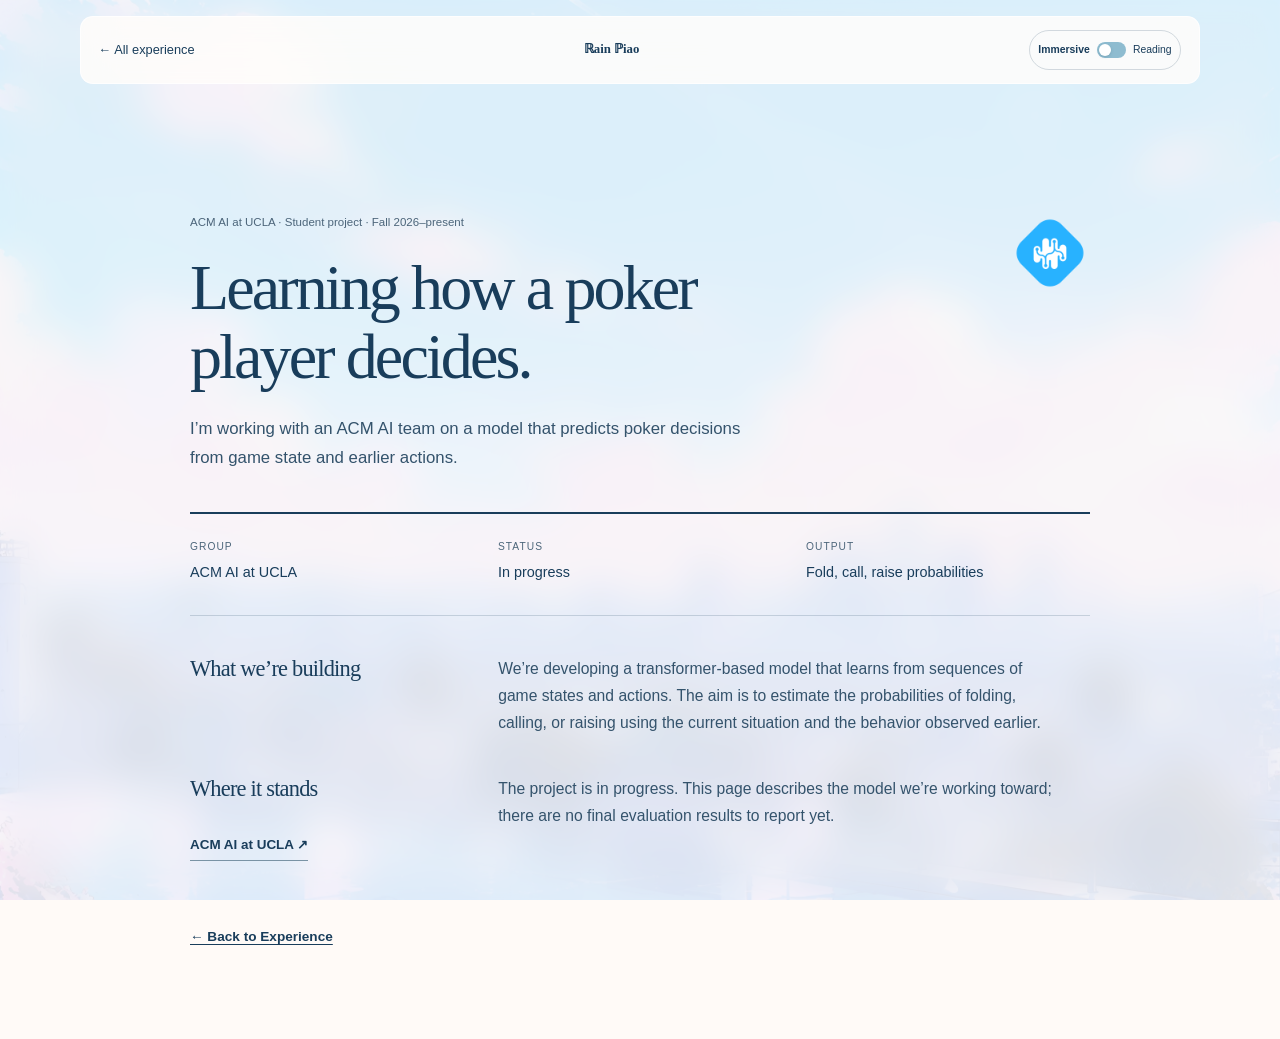
==== commit ffa4296b: "feat: refine portfolio artwork, music details and reading layout" ====
--- a/projects/acm-ai-poker.html
+++ b/projects/acm-ai-poker.html
@@ -4,7 +4,7 @@
     <meta charset="utf-8">
     <meta name="viewport" content="width=device-width, initial-scale=1">
     <meta name="theme-color" content="#d8edfa">
-    <meta name="description" content="Rain Piao is working with an ACM ARain Piao team on a model that predicts poker decisions from game state and earlier actions.">
+    <meta name="description" content="Rain Piao is working with an ACM AI team on a model that predicts poker decisions from game state and earlier actions.">
     <title>Learning how a poker player decides — Rain Piao</title>
     <script>
       try {
--- a/assets/styles/main.css
+++ b/assets/styles/main.css
@@ -59,7 +59,7 @@
 .intro-copy { display: grid; grid-template-columns: 1fr 1.06fr; align-items: center; gap: clamp(2rem,5vw,5rem); }
 .intro-copy__heading { min-width: 0; }
 .signature-name--image { width: min(75%,18rem); margin: 0 0 1.7rem -.65rem; }
-.signature-name--image svg { display: block; width: 100%; height: auto; opacity: .9; }
+.signature-name--image svg { display: block; width: 100%; height: auto; opacity: .98; }
 .signature-name__plain { display: none; }
 .intro-copy__lead { max-width: 28ch; margin: 0 0 1.3rem; font: 400 clamp(1.65rem,2.6vw,2.25rem)/1.28 Georgia,serif; letter-spacing: -.025em; }
 .intro-copy__lead em { font-style: normal; }
@@ -340,9 +340,10 @@
  body[data-mode='accessible'] .intro-copy { grid-template-columns: 1fr; }
  body[data-mode='accessible'] .intro-copy__photo { grid-row: 1; justify-self: start; }
 }
+/* Immersive is the animated presentation; Reading is the still alternative. */
 @media (prefers-reduced-motion: reduce) {
- html { scroll-behavior: auto; }
- *, *::before, *::after { animation-duration: .01ms !important; transition-duration: .01ms !important; }
+ html:not([data-mode='animated']) { scroll-behavior: auto; }
+ html:not([data-mode='animated']) *, html:not([data-mode='animated']) *::before, html:not([data-mode='animated']) *::after { animation-duration: .01ms !important; transition-duration: .01ms !important; }
 }
 @supports not ((backdrop-filter: blur(1px)) or (-webkit-backdrop-filter: blur(1px))) {
  body::after { background: rgb(249 249 252 / 90%); }
@@ -374,7 +375,7 @@
 body[data-mode='accessible'] .intro-copy { grid-template-columns: 1fr 13rem; }
 body[data-mode='accessible'] .intro-copy__portrait { width: 13rem; }
 body[data-mode='accessible'] .education-record { padding: 0; border: 0; border-top: 1px solid #bbb; border-radius: 0; background: white; box-shadow: none; }
-body[data-mode='accessible'] .education-card h3 { color: #222; font-size: 1.3rem; }
+body[data-mode='accessible'] .education-card h3 { max-width: none; color: #222; font-size: 1.3rem; }
 body[data-mode='accessible'] .sky-interlude { display: none; }
 @media (max-width: 760px) {
  .education-record { padding-inline: 1.5rem; }
